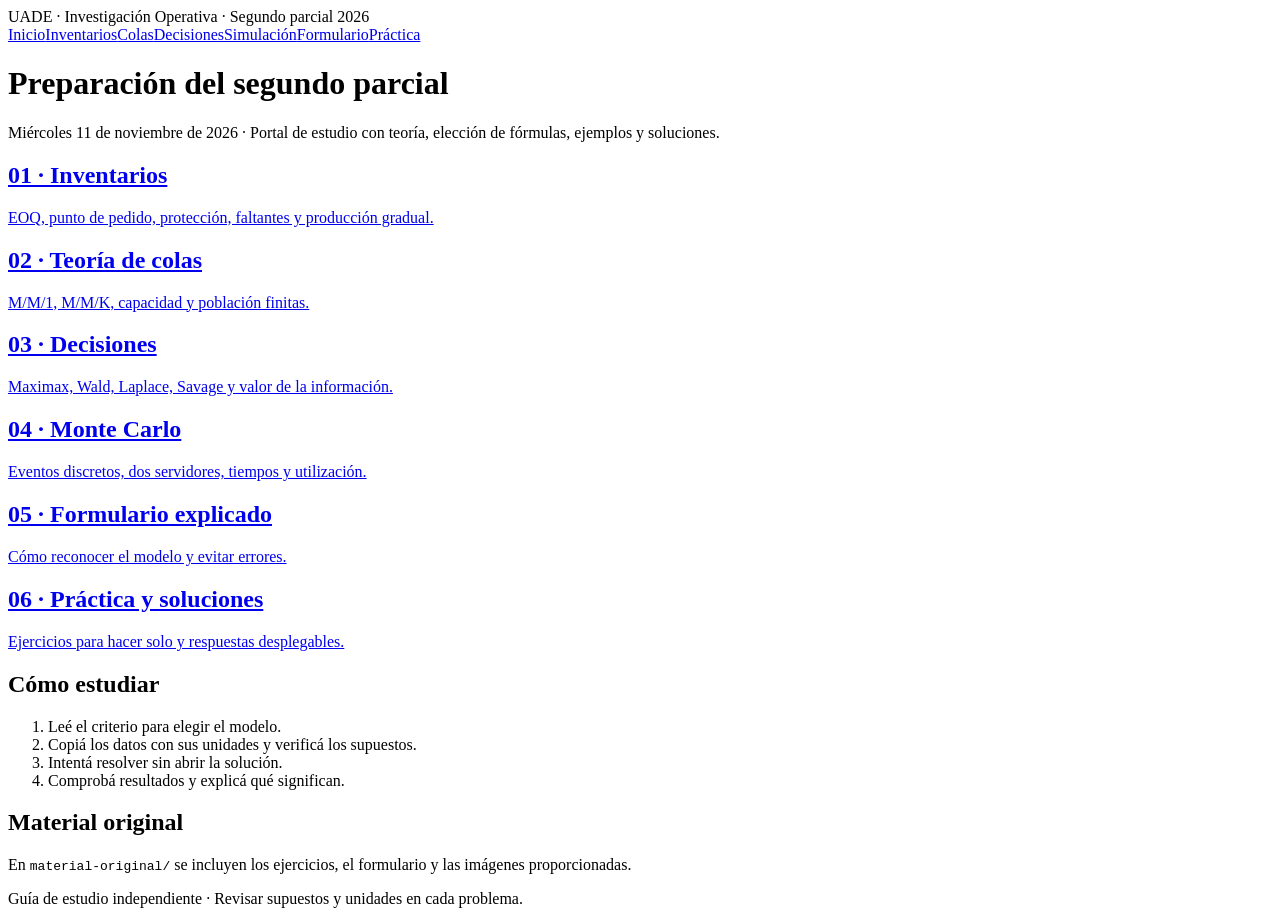
==== index.html @ decbc176 "Add files via upload" ====
<!doctype html><html lang="es"><head><meta charset="utf-8"><meta name="viewport" content="width=device-width,initial-scale=1"><title>Preparación del segundo parcial · Investigación Operativa</title><link rel="stylesheet" href="assets/style.css"></head><body><header><div class="eyebrow">UADE · Investigación Operativa · Segundo parcial 2026</div><nav><a href="index.html">Inicio</a><a href="inventarios.html">Inventarios</a><a href="colas.html">Colas</a><a href="decisiones.html">Decisiones</a><a href="simulacion.html">Simulación</a><a href="formulario.html">Formulario</a><a href="practica.html">Práctica</a></nav></header><main><h1>Preparación del segundo parcial</h1><p class="muted">Miércoles 11 de noviembre de 2026 · Portal de estudio con teoría, elección de fórmulas, ejemplos y soluciones.</p><div class="cards"><a class="card" href="inventarios.html"><h2>01 · Inventarios</h2><p>EOQ, punto de pedido, protección, faltantes y producción gradual.</p></a><a class="card" href="colas.html"><h2>02 · Teoría de colas</h2><p>M/M/1, M/M/K, capacidad y población finitas.</p></a><a class="card" href="decisiones.html"><h2>03 · Decisiones</h2><p>Maximax, Wald, Laplace, Savage y valor de la información.</p></a><a class="card" href="simulacion.html"><h2>04 · Monte Carlo</h2><p>Eventos discretos, dos servidores, tiempos y utilización.</p></a><a class="card" href="formulario.html"><h2>05 · Formulario explicado</h2><p>Cómo reconocer el modelo y evitar errores.</p></a><a class="card" href="practica.html"><h2>06 · Práctica y soluciones</h2><p>Ejercicios para hacer solo y respuestas desplegables.</p></a></div><section><h2>Cómo estudiar</h2><ol><li>Leé el criterio para elegir el modelo.</li><li>Copiá los datos con sus unidades y verificá los supuestos.</li><li>Intentá resolver sin abrir la solución.</li><li>Comprobá resultados y explicá qué significan.</li></ol></section><section><h2>Material original</h2><p>En <code>material-original/</code> se incluyen los ejercicios, el formulario y las imágenes proporcionadas.</p></section></main><footer>Guía de estudio independiente · Revisar supuestos y unidades en cada problema.</footer></body></html>
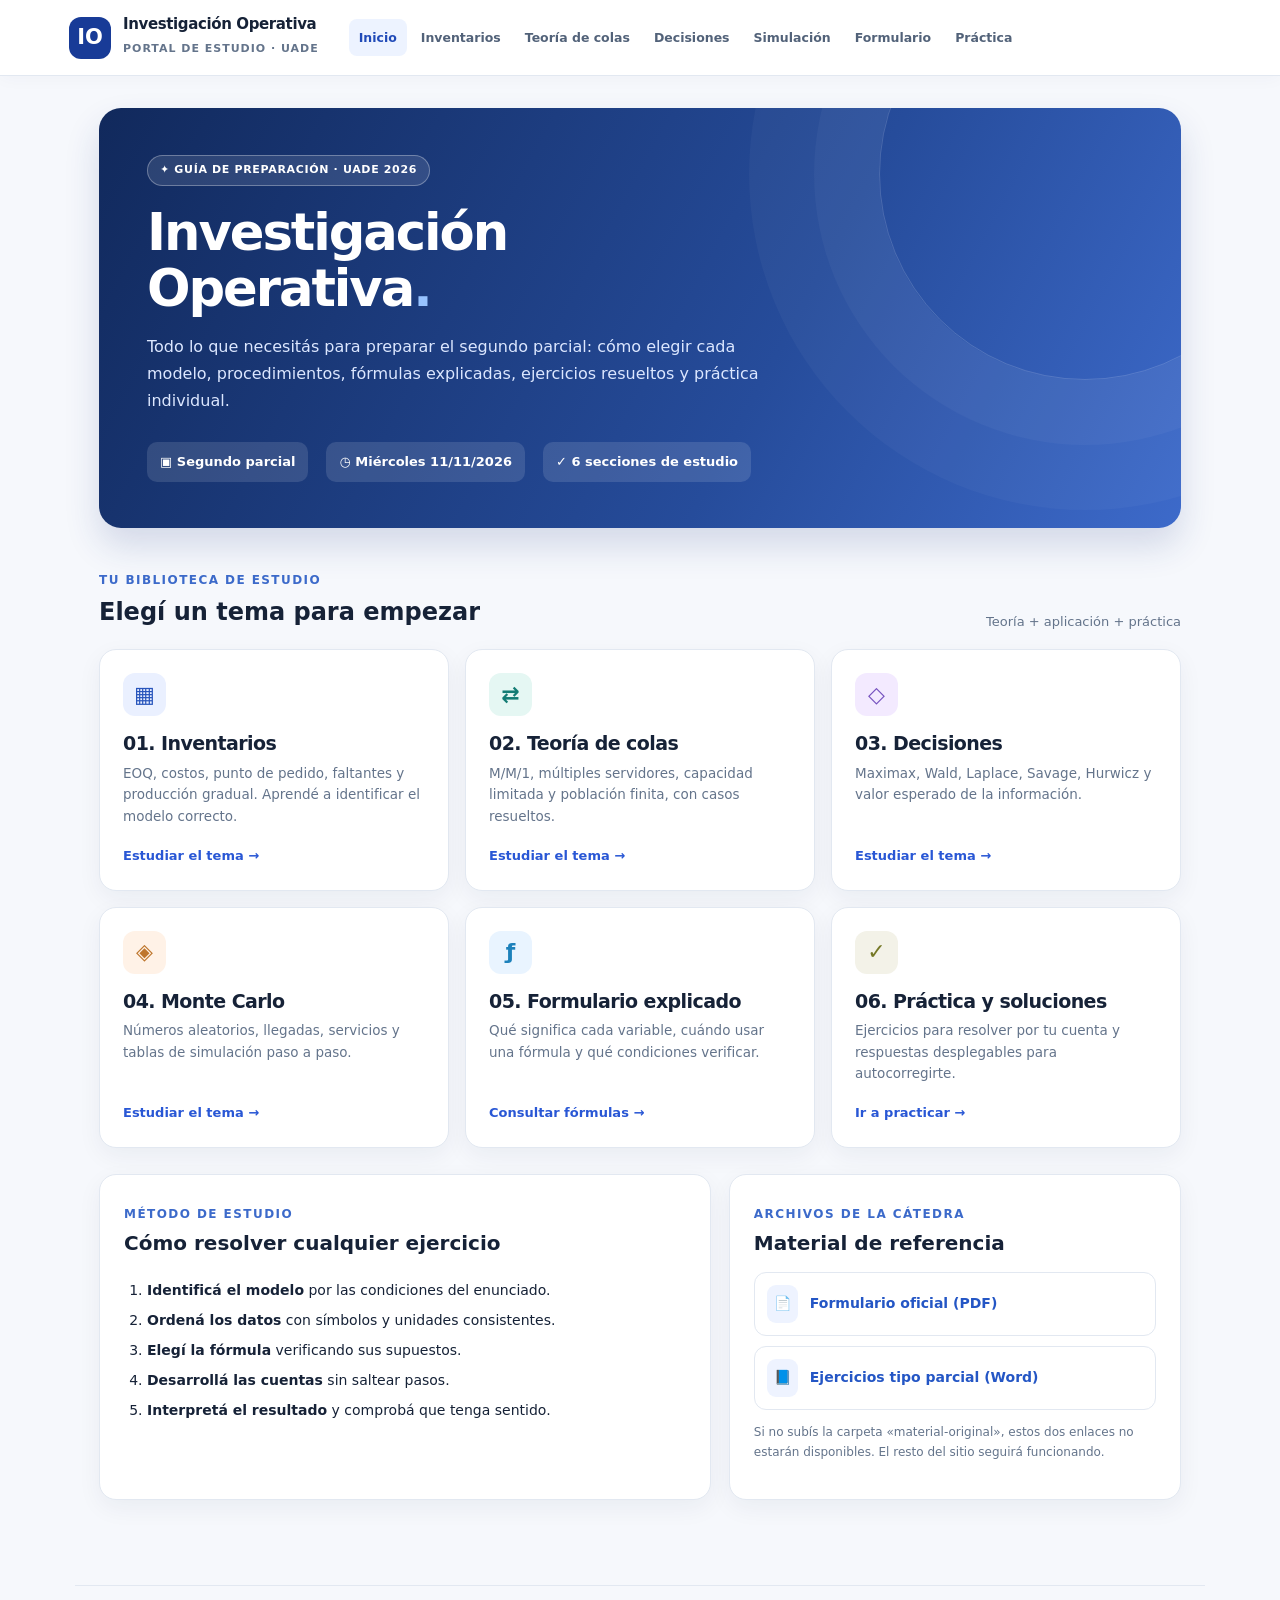
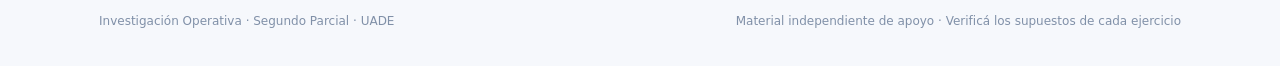
==== commit 44a22c46: "Rediseñar portal de Investigación Operativa" ====
--- a/index.html
+++ b/index.html
@@ -1 +1,16 @@
-<!doctype html><html lang="es"><head><meta charset="utf-8"><meta name="viewport" content="width=device-width,initial-scale=1"><title>Preparación del segundo parcial · Investigación Operativa</title><link rel="stylesheet" href="assets/style.css"></head><body><header><div class="eyebrow">UADE · Investigación Operativa · Segundo parcial 2026</div><nav><a href="index.html">Inicio</a><a href="inventarios.html">Inventarios</a><a href="colas.html">Colas</a><a href="decisiones.html">Decisiones</a><a href="simulacion.html">Simulación</a><a href="formulario.html">Formulario</a><a href="practica.html">Práctica</a></nav></header><main><h1>Preparación del segundo parcial</h1><p class="muted">Miércoles 11 de noviembre de 2026 · Portal de estudio con teoría, elección de fórmulas, ejemplos y soluciones.</p><div class="cards"><a class="card" href="inventarios.html"><h2>01 · Inventarios</h2><p>EOQ, punto de pedido, protección, faltantes y producción gradual.</p></a><a class="card" href="colas.html"><h2>02 · Teoría de colas</h2><p>M/M/1, M/M/K, capacidad y población finitas.</p></a><a class="card" href="decisiones.html"><h2>03 · Decisiones</h2><p>Maximax, Wald, Laplace, Savage y valor de la información.</p></a><a class="card" href="simulacion.html"><h2>04 · Monte Carlo</h2><p>Eventos discretos, dos servidores, tiempos y utilización.</p></a><a class="card" href="formulario.html"><h2>05 · Formulario explicado</h2><p>Cómo reconocer el modelo y evitar errores.</p></a><a class="card" href="practica.html"><h2>06 · Práctica y soluciones</h2><p>Ejercicios para hacer solo y respuestas desplegables.</p></a></div><section><h2>Cómo estudiar</h2><ol><li>Leé el criterio para elegir el modelo.</li><li>Copiá los datos con sus unidades y verificá los supuestos.</li><li>Intentá resolver sin abrir la solución.</li><li>Comprobá resultados y explicá qué significan.</li></ol></section><section><h2>Material original</h2><p>En <code>material-original/</code> se incluyen los ejercicios, el formulario y las imágenes proporcionadas.</p></section></main><footer>Guía de estudio independiente · Revisar supuestos y unidades en cada problema.</footer></body></html>+<!doctype html><html lang="es"><head><meta charset="utf-8"><meta name="viewport" content="width=device-width,initial-scale=1"><meta name="theme-color" content="#163574"><title>Preparación del segundo parcial · Investigación Operativa</title><style>
+:root{color-scheme:light;--bg:#f6f8fc;--white:#fff;--ink:#162237;--muted:#64748b;--blue:#2957d5;--border:#e2e8f1;--soft:#edf3ff;--teal:#0f918b;--shadow:0 8px 25px rgba(24,43,80,.055)}
+*{box-sizing:border-box}html{scroll-behavior:smooth}body{margin:0;background:var(--bg);color:var(--ink);font:16px/1.7 Inter,ui-sans-serif,system-ui,-apple-system,BlinkMacSystemFont,'Segoe UI',sans-serif}a{color:#2456c5;text-underline-offset:3px}a:hover{color:#153999}.site-header{background:rgba(255,255,255,.97);border-bottom:1px solid var(--border);position:sticky;top:0;z-index:10;box-shadow:0 3px 16px rgba(18,43,85,.03)}.header-inner{max-width:1190px;margin:auto;display:flex;align-items:center;gap:30px;padding:15px 24px}.brand{display:flex;align-items:center;gap:12px;text-decoration:none;color:var(--ink);flex-shrink:0}.brand-icon{width:42px;height:42px;display:grid;place-items:center;background:#183b97;color:white;border-radius:12px;font-size:21px;font-weight:800}.brand-name{font-weight:800;letter-spacing:-.025em;line-height:1.2;font-size:15px}.brand-sub{font-size:11px;letter-spacing:.09em;text-transform:uppercase;color:var(--muted);font-weight:650}.top-nav{display:flex;gap:4px;flex-wrap:wrap}.top-nav a{color:#526279;text-decoration:none;font-weight:650;font-size:12.5px;padding:8px 10px;border-radius:8px;white-space:nowrap}.top-nav a:hover,.top-nav a.active{background:var(--soft);color:#204ab8}.container{max-width:1130px;margin:auto;padding:32px 24px 85px}.hero{border-radius:22px;position:relative;overflow:hidden;background:linear-gradient(118deg,#11295c 0%,#264c9b 62%,#3d6aca 100%);color:white;padding:46px 48px;margin-bottom:26px;box-shadow:0 18px 35px rgba(30,59,130,.16)}.hero:after{content:'';position:absolute;right:-110px;top:-140px;width:410px;height:410px;border:1px solid rgba(255,255,255,.16);border-radius:50%;box-shadow:0 0 0 65px rgba(255,255,255,.035),0 0 0 130px rgba(255,255,255,.03);pointer-events:none}.pill{display:inline-flex;align-items:center;gap:7px;border:1px solid rgba(255,255,255,.3);background:rgba(255,255,255,.11);color:white;border-radius:999px;padding:5px 12px;font-weight:700;letter-spacing:.06em;font-size:11px;text-transform:uppercase}.hero h1{font-size:clamp(2rem,4vw,3.35rem);line-height:1.1;letter-spacing:-.04em;margin:18px 0 16px;max-width:710px}.hero p{font-size:16px;line-height:1.7;color:#dce7ff;max-width:650px;margin:0}.hero-meta{display:flex;gap:18px;flex-wrap:wrap;margin-top:28px}.hero-meta span{background:rgba(255,255,255,.12);padding:9px 13px;border-radius:10px;font-size:13px;font-weight:650}.section-top{display:flex;align-items:end;justify-content:space-between;gap:12px;margin:37px 0 16px}.section-top h2{margin:0!important}.section-kicker{font-size:12px;font-weight:800;letter-spacing:.12em;text-transform:uppercase;color:#3c6aca}.section-top p{color:var(--muted);font-size:13px;margin:0}.cards{display:grid;grid-template-columns:repeat(3,minmax(0,1fr));gap:16px}.topic-card{background:var(--white);border:1px solid var(--border);border-radius:17px;padding:23px;text-decoration:none;color:var(--ink);box-shadow:var(--shadow);transition:transform .15s,border-color .15s,box-shadow .15s;min-height:204px;display:flex;flex-direction:column}.topic-card:hover{transform:translateY(-3px);box-shadow:0 14px 28px rgba(28,50,95,.10);border-color:#c1d1ef;color:var(--ink)}.topic-icon{display:grid;place-items:center;width:43px;height:43px;border-radius:12px;font-weight:800;font-size:22px;background:#eaf0ff;color:#2855bc}.topic-card:nth-child(2) .topic-icon{background:#e5f7f3;color:#137c74}.topic-card:nth-child(3) .topic-icon{background:#f3eaff;color:#7552bf}.topic-card:nth-child(4) .topic-icon{background:#fff2e7;color:#be762d}.topic-card:nth-child(5) .topic-icon{background:#e9f4ff;color:#1d81bb}.topic-card:nth-child(6) .topic-icon{background:#f3f2e8;color:#757826}.topic-card h3{font-size:19px;letter-spacing:-.03em;margin:15px 0 6px;line-height:1.35}.topic-card p{font-size:13.5px;color:#64748b;line-height:1.6;margin:0}.topic-card .arrow{margin-top:auto;padding-top:17px;color:#2957d5;font-weight:800;font-size:13px}.info-grid{display:grid;grid-template-columns:1.15fr .85fr;gap:18px;margin-top:26px}.info-panel{background:#fff;border:1px solid var(--border);border-radius:17px;padding:24px;box-shadow:var(--shadow)}.info-panel h2{margin:0 0 12px;font-size:20px}.info-panel ol{padding-left:23px;margin-bottom:0}.info-panel li{padding:3px 0;font-size:14px}.resource{display:flex;gap:12px;align-items:center;border:1px solid var(--border);padding:12px;border-radius:12px;text-decoration:none;margin:10px 0;font-size:14px;font-weight:650}.resource:hover{background:#f7faff}.resource .file-icon{padding:7px;background:#eef3ff;border-radius:9px}.content-heading{margin:0 0 23px}.backlink{text-decoration:none;color:#4264a3;font-size:13px;font-weight:700}.page-heading{background:linear-gradient(115deg,#132d64,#345db4);color:white;border-radius:19px;padding:33px 38px;margin-bottom:23px}.page-heading h1{font-size:clamp(1.9rem,3.7vw,2.7rem);line-height:1.15;letter-spacing:-.04em;margin:7px 0}.page-heading p{color:#dbe8ff;margin:8px 0 0;font-size:14px}.lesson{background:#fff;border:1px solid var(--border);border-radius:16px;padding:26px 30px;margin-bottom:18px;box-shadow:var(--shadow)}.lesson h2{margin:0 0 14px;font-size:23px;letter-spacing:-.025em;color:#18396c}.lesson h3{font-size:17px;letter-spacing:-.01em;margin:22px 0 8px;color:#244d89}.lesson p{margin:10px 0;color:#354560}.lesson ol,.lesson ul{padding-left:23px}.lesson li{margin:7px 0}.formula{background:#edf4ff;border:1px solid #dbe7ff;color:#183d83;border-radius:11px;padding:15px 18px;margin:15px 0;font-family:ui-monospace,SFMono-Regular,Consolas,monospace;font-size:15px;overflow:auto}.lesson table{width:100%;border-collapse:collapse;margin:15px 0;font-size:14px;display:block;overflow-x:auto}.lesson th{background:#edf3ff;color:#254a83;text-align:left;font-weight:750}.lesson th,.lesson td{padding:11px 14px;border:1px solid #e3eaf4}.lesson td{color:#354560}.warn{background:#fff8e9;border-left:4px solid #e2a53a;padding:14px 17px;border-radius:0 9px 9px 0;color:#76521d!important}.lesson details{border:1px solid #dce5f2;border-radius:12px;margin:14px 0;padding:13px 16px;background:#fcfdff}.lesson summary{cursor:pointer;color:#2752a3;font-weight:750}.lesson code{background:#edf3ff;color:#284a7f;padding:2px 6px;border-radius:5px}button{background:#2858bf;border:none;color:#fff;font-weight:750;border-radius:9px;padding:10px 17px;cursor:pointer}input{border:1px solid #bac7da;border-radius:9px;padding:10px 12px;max-width:100%}.footer{max-width:1130px;margin:auto;border-top:1px solid var(--border);padding:25px 24px 35px;color:#8090a8;font-size:12px;display:flex;justify-content:space-between;flex-wrap:wrap;gap:10px}.eyebrow{letter-spacing:.11em;text-transform:uppercase;font-size:12px;font-weight:800;color:#4672c9}.no-css-note{display:none}@media(max-width:970px){.header-inner{align-items:flex-start;flex-direction:column;gap:10px}.top-nav{gap:0}.cards{grid-template-columns:repeat(2,minmax(0,1fr))}.hero{padding:37px}}@media(max-width:640px){.container{padding:22px 15px 65px}.hero{padding:31px 23px;border-radius:17px}.hero h1{font-size:2rem}.cards,.info-grid{grid-template-columns:1fr}.topic-card{min-height:170px}.page-heading{padding:27px 24px}.lesson{padding:21px 19px}.header-inner{padding:12px 15px}.top-nav a{font-size:12px;padding:7px 8px}.footer{padding:20px 15px}}
+</style></head><body><header class="site-header"><div class="header-inner"><a href="index.html" class="brand"><span class="brand-icon">IO</span><span><span class="brand-name" style="display:block">Investigación Operativa</span><span class="brand-sub">Portal de estudio · UADE</span></span></a><nav class="top-nav"><a href="index.html" class="active">Inicio</a><a href="inventarios.html" class="">Inventarios</a><a href="colas.html" class="">Teoría de colas</a><a href="decisiones.html" class="">Decisiones</a><a href="simulacion.html" class="">Simulación</a><a href="formulario.html" class="">Formulario</a><a href="practica.html" class="">Práctica</a></nav></div></header><main class="container">
+<div class="hero"><span class="pill">✦ Guía de preparación · UADE 2026</span><h1>Investigación<br>Operativa<span style="color:#97c3ff">.</span></h1><p>Todo lo que necesitás para preparar el segundo parcial: cómo elegir cada modelo, procedimientos, fórmulas explicadas, ejercicios resueltos y práctica individual.</p><div class="hero-meta"><span>▣ Segundo parcial</span><span>◷ Miércoles 11/11/2026</span><span>✓ 6 secciones de estudio</span></div></div>
+<div class="section-top"><div><span class="section-kicker">Tu biblioteca de estudio</span><h2>Elegí un tema para empezar</h2></div><p>Teoría + aplicación + práctica</p></div>
+<div class="cards">
+<a class="topic-card" href="inventarios.html"><div class="topic-icon">▦</div><h3>01. Inventarios</h3><p>EOQ, costos, punto de pedido, faltantes y producción gradual. Aprendé a identificar el modelo correcto.</p><span class="arrow">Estudiar el tema →</span></a>
+<a class="topic-card" href="colas.html"><div class="topic-icon">⇄</div><h3>02. Teoría de colas</h3><p>M/M/1, múltiples servidores, capacidad limitada y población finita, con casos resueltos.</p><span class="arrow">Estudiar el tema →</span></a>
+<a class="topic-card" href="decisiones.html"><div class="topic-icon">◇</div><h3>03. Decisiones</h3><p>Maximax, Wald, Laplace, Savage, Hurwicz y valor esperado de la información.</p><span class="arrow">Estudiar el tema →</span></a>
+<a class="topic-card" href="simulacion.html"><div class="topic-icon">◈</div><h3>04. Monte Carlo</h3><p>Números aleatorios, llegadas, servicios y tablas de simulación paso a paso.</p><span class="arrow">Estudiar el tema →</span></a>
+<a class="topic-card" href="formulario.html"><div class="topic-icon">ƒ</div><h3>05. Formulario explicado</h3><p>Qué significa cada variable, cuándo usar una fórmula y qué condiciones verificar.</p><span class="arrow">Consultar fórmulas →</span></a>
+<a class="topic-card" href="practica.html"><div class="topic-icon">✓</div><h3>06. Práctica y soluciones</h3><p>Ejercicios para resolver por tu cuenta y respuestas desplegables para autocorregirte.</p><span class="arrow">Ir a practicar →</span></a>
+</div>
+<div class="info-grid"><div class="info-panel"><span class="section-kicker">Método de estudio</span><h2>Cómo resolver cualquier ejercicio</h2><ol><li><strong>Identificá el modelo</strong> por las condiciones del enunciado.</li><li><strong>Ordená los datos</strong> con símbolos y unidades consistentes.</li><li><strong>Elegí la fórmula</strong> verificando sus supuestos.</li><li><strong>Desarrollá las cuentas</strong> sin saltear pasos.</li><li><strong>Interpretá el resultado</strong> y comprobá que tenga sentido.</li></ol></div><div class="info-panel"><span class="section-kicker">Archivos de la cátedra</span><h2>Material de referencia</h2><a class="resource" href="material-original/Formulas_para_examen.pdf"><span class="file-icon">📄</span>Formulario oficial (PDF)</a><a class="resource" href="material-original/Ejercicios%20tipo%20parcial-%20Investigacio%CC%81n%20operativa.docx"><span class="file-icon">📘</span>Ejercicios tipo parcial (Word)</a><p style="font-size:12px;color:#64748b">Si no subís la carpeta «material-original», estos dos enlaces no estarán disponibles. El resto del sitio seguirá funcionando.</p></div></div>
+</main><footer class="footer"><span>Investigación Operativa · Segundo Parcial · UADE</span><span>Material independiente de apoyo · Verificá los supuestos de cada ejercicio</span></footer></body></html>
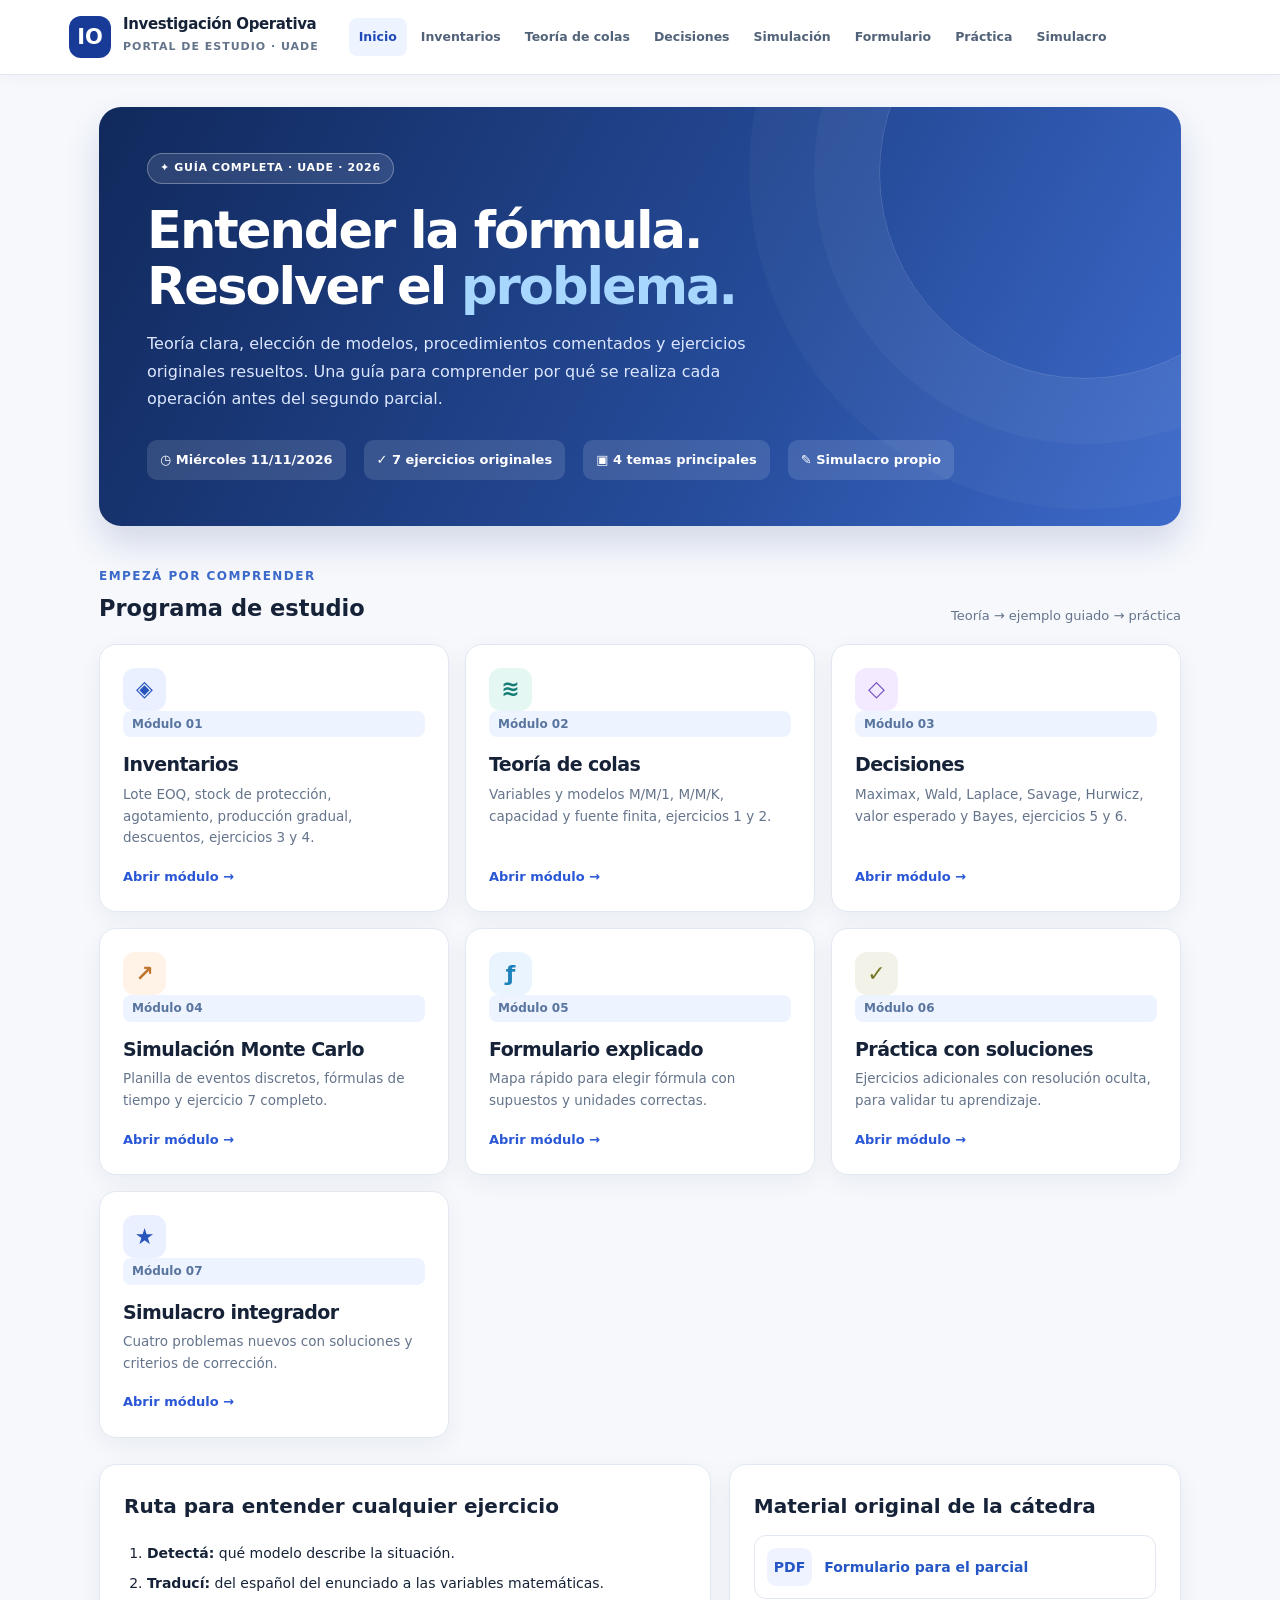
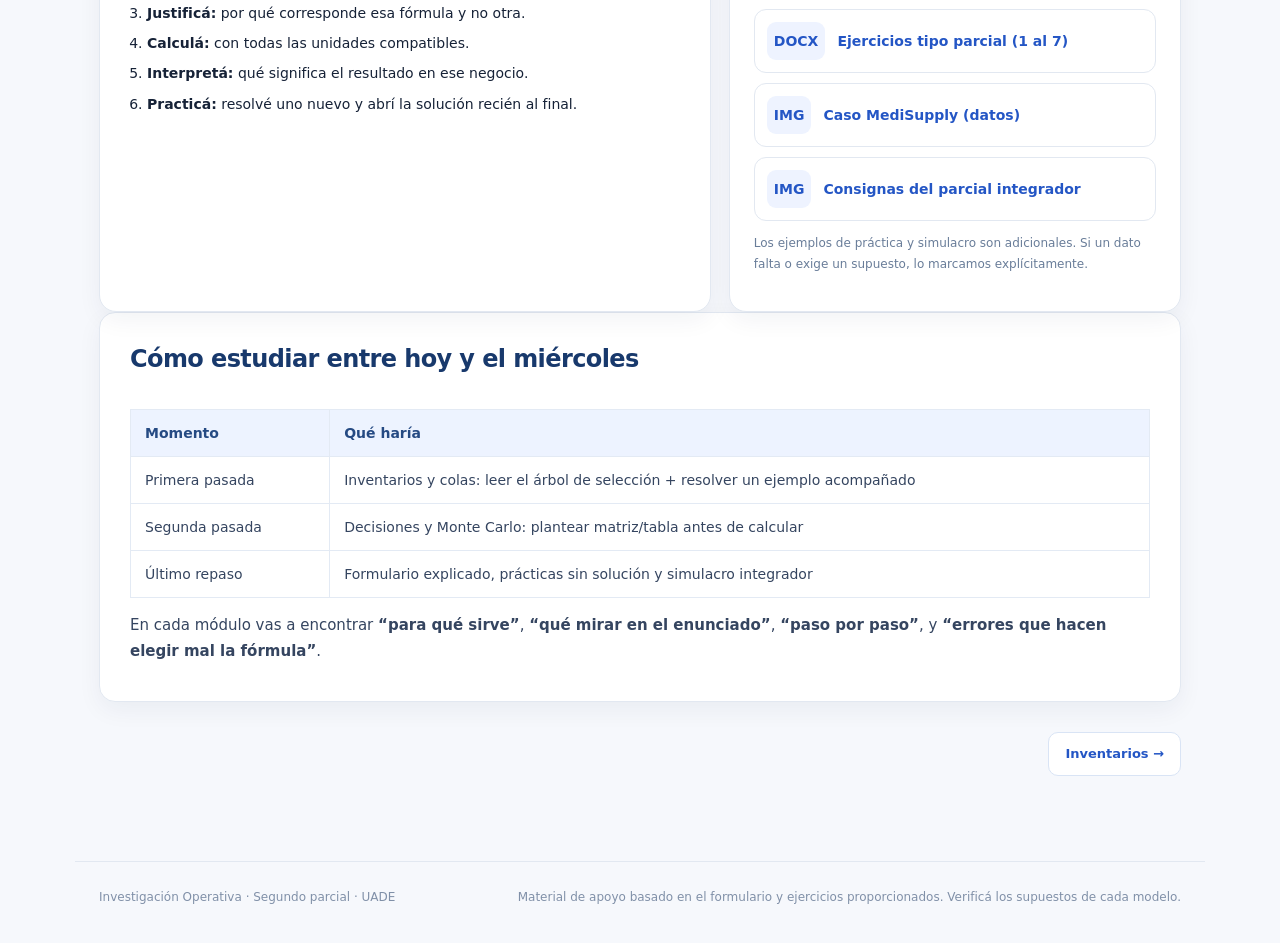
==== commit 48323399: "Agregar teoria y ejercicios resueltos" ====
--- a/index.html
+++ b/index.html
@@ -1,16 +1,12 @@
-<!doctype html><html lang="es"><head><meta charset="utf-8"><meta name="viewport" content="width=device-width,initial-scale=1"><meta name="theme-color" content="#163574"><title>Preparación del segundo parcial · Investigación Operativa</title><style>
+<!doctype html><html lang="es"><head><meta charset="utf-8"><meta name="viewport" content="width=device-width,initial-scale=1"><meta name="theme-color" content="#163574"><meta name="description" content="Portal de estudio para comprender los conceptos y resolver los modelos del material oficial."><title>Preparación del segundo parcial · Investigación Operativa</title><style>
 :root{color-scheme:light;--bg:#f6f8fc;--white:#fff;--ink:#162237;--muted:#64748b;--blue:#2957d5;--border:#e2e8f1;--soft:#edf3ff;--teal:#0f918b;--shadow:0 8px 25px rgba(24,43,80,.055)}
 *{box-sizing:border-box}html{scroll-behavior:smooth}body{margin:0;background:var(--bg);color:var(--ink);font:16px/1.7 Inter,ui-sans-serif,system-ui,-apple-system,BlinkMacSystemFont,'Segoe UI',sans-serif}a{color:#2456c5;text-underline-offset:3px}a:hover{color:#153999}.site-header{background:rgba(255,255,255,.97);border-bottom:1px solid var(--border);position:sticky;top:0;z-index:10;box-shadow:0 3px 16px rgba(18,43,85,.03)}.header-inner{max-width:1190px;margin:auto;display:flex;align-items:center;gap:30px;padding:15px 24px}.brand{display:flex;align-items:center;gap:12px;text-decoration:none;color:var(--ink);flex-shrink:0}.brand-icon{width:42px;height:42px;display:grid;place-items:center;background:#183b97;color:white;border-radius:12px;font-size:21px;font-weight:800}.brand-name{font-weight:800;letter-spacing:-.025em;line-height:1.2;font-size:15px}.brand-sub{font-size:11px;letter-spacing:.09em;text-transform:uppercase;color:var(--muted);font-weight:650}.top-nav{display:flex;gap:4px;flex-wrap:wrap}.top-nav a{color:#526279;text-decoration:none;font-weight:650;font-size:12.5px;padding:8px 10px;border-radius:8px;white-space:nowrap}.top-nav a:hover,.top-nav a.active{background:var(--soft);color:#204ab8}.container{max-width:1130px;margin:auto;padding:32px 24px 85px}.hero{border-radius:22px;position:relative;overflow:hidden;background:linear-gradient(118deg,#11295c 0%,#264c9b 62%,#3d6aca 100%);color:white;padding:46px 48px;margin-bottom:26px;box-shadow:0 18px 35px rgba(30,59,130,.16)}.hero:after{content:'';position:absolute;right:-110px;top:-140px;width:410px;height:410px;border:1px solid rgba(255,255,255,.16);border-radius:50%;box-shadow:0 0 0 65px rgba(255,255,255,.035),0 0 0 130px rgba(255,255,255,.03);pointer-events:none}.pill{display:inline-flex;align-items:center;gap:7px;border:1px solid rgba(255,255,255,.3);background:rgba(255,255,255,.11);color:white;border-radius:999px;padding:5px 12px;font-weight:700;letter-spacing:.06em;font-size:11px;text-transform:uppercase}.hero h1{font-size:clamp(2rem,4vw,3.35rem);line-height:1.1;letter-spacing:-.04em;margin:18px 0 16px;max-width:710px}.hero p{font-size:16px;line-height:1.7;color:#dce7ff;max-width:650px;margin:0}.hero-meta{display:flex;gap:18px;flex-wrap:wrap;margin-top:28px}.hero-meta span{background:rgba(255,255,255,.12);padding:9px 13px;border-radius:10px;font-size:13px;font-weight:650}.section-top{display:flex;align-items:end;justify-content:space-between;gap:12px;margin:37px 0 16px}.section-top h2{margin:0!important}.section-kicker{font-size:12px;font-weight:800;letter-spacing:.12em;text-transform:uppercase;color:#3c6aca}.section-top p{color:var(--muted);font-size:13px;margin:0}.cards{display:grid;grid-template-columns:repeat(3,minmax(0,1fr));gap:16px}.topic-card{background:var(--white);border:1px solid var(--border);border-radius:17px;padding:23px;text-decoration:none;color:var(--ink);box-shadow:var(--shadow);transition:transform .15s,border-color .15s,box-shadow .15s;min-height:204px;display:flex;flex-direction:column}.topic-card:hover{transform:translateY(-3px);box-shadow:0 14px 28px rgba(28,50,95,.10);border-color:#c1d1ef;color:var(--ink)}.topic-icon{display:grid;place-items:center;width:43px;height:43px;border-radius:12px;font-weight:800;font-size:22px;background:#eaf0ff;color:#2855bc}.topic-card:nth-child(2) .topic-icon{background:#e5f7f3;color:#137c74}.topic-card:nth-child(3) .topic-icon{background:#f3eaff;color:#7552bf}.topic-card:nth-child(4) .topic-icon{background:#fff2e7;color:#be762d}.topic-card:nth-child(5) .topic-icon{background:#e9f4ff;color:#1d81bb}.topic-card:nth-child(6) .topic-icon{background:#f3f2e8;color:#757826}.topic-card h3{font-size:19px;letter-spacing:-.03em;margin:15px 0 6px;line-height:1.35}.topic-card p{font-size:13.5px;color:#64748b;line-height:1.6;margin:0}.topic-card .arrow{margin-top:auto;padding-top:17px;color:#2957d5;font-weight:800;font-size:13px}.info-grid{display:grid;grid-template-columns:1.15fr .85fr;gap:18px;margin-top:26px}.info-panel{background:#fff;border:1px solid var(--border);border-radius:17px;padding:24px;box-shadow:var(--shadow)}.info-panel h2{margin:0 0 12px;font-size:20px}.info-panel ol{padding-left:23px;margin-bottom:0}.info-panel li{padding:3px 0;font-size:14px}.resource{display:flex;gap:12px;align-items:center;border:1px solid var(--border);padding:12px;border-radius:12px;text-decoration:none;margin:10px 0;font-size:14px;font-weight:650}.resource:hover{background:#f7faff}.resource .file-icon{padding:7px;background:#eef3ff;border-radius:9px}.content-heading{margin:0 0 23px}.backlink{text-decoration:none;color:#4264a3;font-size:13px;font-weight:700}.page-heading{background:linear-gradient(115deg,#132d64,#345db4);color:white;border-radius:19px;padding:33px 38px;margin-bottom:23px}.page-heading h1{font-size:clamp(1.9rem,3.7vw,2.7rem);line-height:1.15;letter-spacing:-.04em;margin:7px 0}.page-heading p{color:#dbe8ff;margin:8px 0 0;font-size:14px}.lesson{background:#fff;border:1px solid var(--border);border-radius:16px;padding:26px 30px;margin-bottom:18px;box-shadow:var(--shadow)}.lesson h2{margin:0 0 14px;font-size:23px;letter-spacing:-.025em;color:#18396c}.lesson h3{font-size:17px;letter-spacing:-.01em;margin:22px 0 8px;color:#244d89}.lesson p{margin:10px 0;color:#354560}.lesson ol,.lesson ul{padding-left:23px}.lesson li{margin:7px 0}.formula{background:#edf4ff;border:1px solid #dbe7ff;color:#183d83;border-radius:11px;padding:15px 18px;margin:15px 0;font-family:ui-monospace,SFMono-Regular,Consolas,monospace;font-size:15px;overflow:auto}.lesson table{width:100%;border-collapse:collapse;margin:15px 0;font-size:14px;display:block;overflow-x:auto}.lesson th{background:#edf3ff;color:#254a83;text-align:left;font-weight:750}.lesson th,.lesson td{padding:11px 14px;border:1px solid #e3eaf4}.lesson td{color:#354560}.warn{background:#fff8e9;border-left:4px solid #e2a53a;padding:14px 17px;border-radius:0 9px 9px 0;color:#76521d!important}.lesson details{border:1px solid #dce5f2;border-radius:12px;margin:14px 0;padding:13px 16px;background:#fcfdff}.lesson summary{cursor:pointer;color:#2752a3;font-weight:750}.lesson code{background:#edf3ff;color:#284a7f;padding:2px 6px;border-radius:5px}button{background:#2858bf;border:none;color:#fff;font-weight:750;border-radius:9px;padding:10px 17px;cursor:pointer}input{border:1px solid #bac7da;border-radius:9px;padding:10px 12px;max-width:100%}.footer{max-width:1130px;margin:auto;border-top:1px solid var(--border);padding:25px 24px 35px;color:#8090a8;font-size:12px;display:flex;justify-content:space-between;flex-wrap:wrap;gap:10px}.eyebrow{letter-spacing:.11em;text-transform:uppercase;font-size:12px;font-weight:800;color:#4672c9}.no-css-note{display:none}@media(max-width:970px){.header-inner{align-items:flex-start;flex-direction:column;gap:10px}.top-nav{gap:0}.cards{grid-template-columns:repeat(2,minmax(0,1fr))}.hero{padding:37px}}@media(max-width:640px){.container{padding:22px 15px 65px}.hero{padding:31px 23px;border-radius:17px}.hero h1{font-size:2rem}.cards,.info-grid{grid-template-columns:1fr}.topic-card{min-height:170px}.page-heading{padding:27px 24px}.lesson{padding:21px 19px}.header-inner{padding:12px 15px}.top-nav a{font-size:12px;padding:7px 8px}.footer{padding:20px 15px}}
-</style></head><body><header class="site-header"><div class="header-inner"><a href="index.html" class="brand"><span class="brand-icon">IO</span><span><span class="brand-name" style="display:block">Investigación Operativa</span><span class="brand-sub">Portal de estudio · UADE</span></span></a><nav class="top-nav"><a href="index.html" class="active">Inicio</a><a href="inventarios.html" class="">Inventarios</a><a href="colas.html" class="">Teoría de colas</a><a href="decisiones.html" class="">Decisiones</a><a href="simulacion.html" class="">Simulación</a><a href="formulario.html" class="">Formulario</a><a href="practica.html" class="">Práctica</a></nav></div></header><main class="container">
-<div class="hero"><span class="pill">✦ Guía de preparación · UADE 2026</span><h1>Investigación<br>Operativa<span style="color:#97c3ff">.</span></h1><p>Todo lo que necesitás para preparar el segundo parcial: cómo elegir cada modelo, procedimientos, fórmulas explicadas, ejercicios resueltos y práctica individual.</p><div class="hero-meta"><span>▣ Segundo parcial</span><span>◷ Miércoles 11/11/2026</span><span>✓ 6 secciones de estudio</span></div></div>
-<div class="section-top"><div><span class="section-kicker">Tu biblioteca de estudio</span><h2>Elegí un tema para empezar</h2></div><p>Teoría + aplicación + práctica</p></div>
-<div class="cards">
-<a class="topic-card" href="inventarios.html"><div class="topic-icon">▦</div><h3>01. Inventarios</h3><p>EOQ, costos, punto de pedido, faltantes y producción gradual. Aprendé a identificar el modelo correcto.</p><span class="arrow">Estudiar el tema →</span></a>
-<a class="topic-card" href="colas.html"><div class="topic-icon">⇄</div><h3>02. Teoría de colas</h3><p>M/M/1, múltiples servidores, capacidad limitada y población finita, con casos resueltos.</p><span class="arrow">Estudiar el tema →</span></a>
-<a class="topic-card" href="decisiones.html"><div class="topic-icon">◇</div><h3>03. Decisiones</h3><p>Maximax, Wald, Laplace, Savage, Hurwicz y valor esperado de la información.</p><span class="arrow">Estudiar el tema →</span></a>
-<a class="topic-card" href="simulacion.html"><div class="topic-icon">◈</div><h3>04. Monte Carlo</h3><p>Números aleatorios, llegadas, servicios y tablas de simulación paso a paso.</p><span class="arrow">Estudiar el tema →</span></a>
-<a class="topic-card" href="formulario.html"><div class="topic-icon">ƒ</div><h3>05. Formulario explicado</h3><p>Qué significa cada variable, cuándo usar una fórmula y qué condiciones verificar.</p><span class="arrow">Consultar fórmulas →</span></a>
-<a class="topic-card" href="practica.html"><div class="topic-icon">✓</div><h3>06. Práctica y soluciones</h3><p>Ejercicios para resolver por tu cuenta y respuestas desplegables para autocorregirte.</p><span class="arrow">Ir a practicar →</span></a>
-</div>
-<div class="info-grid"><div class="info-panel"><span class="section-kicker">Método de estudio</span><h2>Cómo resolver cualquier ejercicio</h2><ol><li><strong>Identificá el modelo</strong> por las condiciones del enunciado.</li><li><strong>Ordená los datos</strong> con símbolos y unidades consistentes.</li><li><strong>Elegí la fórmula</strong> verificando sus supuestos.</li><li><strong>Desarrollá las cuentas</strong> sin saltear pasos.</li><li><strong>Interpretá el resultado</strong> y comprobá que tenga sentido.</li></ol></div><div class="info-panel"><span class="section-kicker">Archivos de la cátedra</span><h2>Material de referencia</h2><a class="resource" href="material-original/Formulas_para_examen.pdf"><span class="file-icon">📄</span>Formulario oficial (PDF)</a><a class="resource" href="material-original/Ejercicios%20tipo%20parcial-%20Investigacio%CC%81n%20operativa.docx"><span class="file-icon">📘</span>Ejercicios tipo parcial (Word)</a><p style="font-size:12px;color:#64748b">Si no subís la carpeta «material-original», estos dos enlaces no estarán disponibles. El resto del sitio seguirá funcionando.</p></div></div>
-</main><footer class="footer"><span>Investigación Operativa · Segundo Parcial · UADE</span><span>Material independiente de apoyo · Verificá los supuestos de cada ejercicio</span></footer></body></html>+
+body{font-size:15px;line-height:1.72}.lesson{margin-bottom:20px}.lesson>p:first-of-type{margin-top:0}.lesson h2{font-size:24px}.lesson h3{margin-top:25px}.lesson h4{margin:20px 0 6px;color:#2c5288;font-size:15px}
+.learn-map{display:flex;flex-wrap:wrap;gap:8px;margin:0 0 22px}.learn-map a{padding:7px 11px;background:white;border:1px solid var(--border);border-radius:999px;font-weight:650;font-size:12px;text-decoration:none}.learn-map a:hover{background:#edf3ff}
+.section-label{font-weight:800;letter-spacing:.09em;text-transform:uppercase;color:#5177b5;font-size:12px;margin:0 0 7px}.step-list{list-style:none!important;padding:0!important;margin:14px 0}.step-list li{border-left:3px solid #90b5f7;padding:11px 13px;margin:0 0 9px;background:#f6f9ff;border-radius:0 9px 9px 0}.step-list b{color:#224c9a}.callout{margin:16px 0;padding:15px 17px;background:#ecf8f5;border-left:4px solid #0c9482;border-radius:0 11px 11px 0;color:#23544e}.callout.warning{background:#fff7e7;border-color:#e4a63b;color:#695019}.callout strong{color:inherit}
+.formula{white-space:normal;line-height:1.8;font-size:15px}.formula .meaning{display:block;font:13px/1.6 Inter,ui-sans-serif,system-ui,sans-serif;color:#42618a;margin-top:6px}.small{font-size:13px;color:#68778e}.example-tag{display:inline-block;color:#2861bd;background:#eaf2ff;border-radius:7px;padding:3px 8px;font-weight:800;font-size:11px;letter-spacing:.08em;text-transform:uppercase}.timeline{display:flex;flex-wrap:wrap;gap:9px;margin:12px 0}.timeline>*{flex:1;min-width:120px;background:#f2f6fd;padding:12px;border:1px solid #e0e9f7;border-radius:10px;font-size:13px}.timeline b{display:block;font-size:18px;color:#1c468f}
+.lesson details{transition:background .2s}.lesson details[open]{background:#f6f9ff}.lesson details summary{font-size:14px}.solution-content{padding:13px 2px 2px}.solution-content p{font-size:14px}.index-count{display:inline-block;font-size:12px;color:#58749f;background:#edf4ff;padding:3px 9px;border-radius:8px;font-weight:700}.nextlinks{display:flex;justify-content:space-between;gap:12px;flex-wrap:wrap;margin-top:30px}.nextlinks a{background:white;border:1px solid #d9e4f5;padding:10px 16px;border-radius:10px;text-decoration:none;font-size:13px;font-weight:750}.table-wrap{overflow-x:auto;max-width:100%}.lesson table{display:table;width:100%;table-layout:auto}.lesson td,.lesson th{white-space:normal;min-width:70px}.mini{font-size:13px}.formula-list li{margin:12px 0}.score{border:1px solid #dbe6f8;border-radius:10px;padding:14px;background:#f7faff}.footnote{font-size:12px!important;color:#697d99!important}.link-list{display:grid;grid-template-columns:repeat(2,minmax(0,1fr));gap:10px}.link-list a{padding:12px;border:1px solid var(--border);border-radius:10px;text-decoration:none;font-weight:650}.link-list a:hover{background:#f2f6ff}.lesson pre{white-space:pre-wrap;word-break:break-word;background:#132e59;color:#eff6ff;padding:15px 17px;border-radius:12px;overflow-x:auto;font-size:13px;line-height:1.7}.practice-grid{display:grid;grid-template-columns:1fr 1fr;gap:12px}.practice-grid>div{border:1px solid #dfe7f1;border-radius:12px;padding:15px;background:#fbfcff}.muted{color:#60718a}.tag{font-size:12px;display:inline-block;background:#f1f5fb;border-radius:6px;padding:3px 7px;margin:2px;color:#455b7c}
+@media(max-width:680px){.practice-grid,.link-list{grid-template-columns:1fr}.lesson table{display:block}.timeline>*{min-width:150px}}
+@media print{.site-header,.footer,.nextlinks,.learn-map{display:none}.container{max-width:none;padding:0}.page-heading{background:#18396c!important;-webkit-print-color-adjust:exact;print-color-adjust:exact}.lesson{break-inside:auto;box-shadow:none}.lesson details:not([open]) .solution-content{display:block}}
+</style></head><body><header class="site-header"><div class="header-inner"><a href="index.html" class="brand"><span class="brand-icon">IO</span><span><span class="brand-name" style="display:block">Investigación Operativa</span><span class="brand-sub">Portal de estudio · UADE</span></span></a><nav class="top-nav"><a href="index.html" class="active">Inicio</a><a href="inventarios.html" class="">Inventarios</a><a href="colas.html" class="">Teoría de colas</a><a href="decisiones.html" class="">Decisiones</a><a href="simulacion.html" class="">Simulación</a><a href="formulario.html" class="">Formulario</a><a href="practica.html" class="">Práctica</a><a href="simulacro.html" class="">Simulacro</a></nav></div></header><main class="container"><div class="hero"><span class="pill">✦ Guía completa · UADE · 2026</span><h1>Entender la fórmula.<br>Resolver el <span style="color:#a7d7ff">problema.</span></h1><p>Teoría clara, elección de modelos, procedimientos comentados y ejercicios originales resueltos. Una guía para comprender por qué se realiza cada operación antes del segundo parcial.</p><div class="hero-meta"><span>◷ Miércoles 11/11/2026</span><span>✓ 7 ejercicios originales</span><span>▣ 4 temas principales</span><span>✎ Simulacro propio</span></div></div><div class="section-top"><div><span class="section-kicker">Empezá por comprender</span><h2>Programa de estudio</h2></div><p>Teoría → ejemplo guiado → práctica</p></div><div class="cards"><a class="topic-card" href="inventarios.html"><span class="topic-icon">◈</span><span class="index-count">Módulo 01</span><h3>Inventarios</h3><p>Lote EOQ, stock de protección, agotamiento, producción gradual, descuentos, ejercicios 3 y 4.</p><span class="arrow">Abrir módulo →</span></a><a class="topic-card" href="colas.html"><span class="topic-icon">≋</span><span class="index-count">Módulo 02</span><h3>Teoría de colas</h3><p>Variables y modelos M/M/1, M/M/K, capacidad y fuente finita, ejercicios 1 y 2.</p><span class="arrow">Abrir módulo →</span></a><a class="topic-card" href="decisiones.html"><span class="topic-icon">◇</span><span class="index-count">Módulo 03</span><h3>Decisiones</h3><p>Maximax, Wald, Laplace, Savage, Hurwicz, valor esperado y Bayes, ejercicios 5 y 6.</p><span class="arrow">Abrir módulo →</span></a><a class="topic-card" href="simulacion.html"><span class="topic-icon">↗</span><span class="index-count">Módulo 04</span><h3>Simulación Monte Carlo</h3><p>Planilla de eventos discretos, fórmulas de tiempo y ejercicio 7 completo.</p><span class="arrow">Abrir módulo →</span></a><a class="topic-card" href="formulario.html"><span class="topic-icon">ƒ</span><span class="index-count">Módulo 05</span><h3>Formulario explicado</h3><p>Mapa rápido para elegir fórmula con supuestos y unidades correctas.</p><span class="arrow">Abrir módulo →</span></a><a class="topic-card" href="practica.html"><span class="topic-icon">✓</span><span class="index-count">Módulo 06</span><h3>Práctica con soluciones</h3><p>Ejercicios adicionales con resolución oculta, para validar tu aprendizaje.</p><span class="arrow">Abrir módulo →</span></a><a class="topic-card" href="simulacro.html"><span class="topic-icon">★</span><span class="index-count">Módulo 07</span><h3>Simulacro integrador</h3><p>Cuatro problemas nuevos con soluciones y criterios de corrección.</p><span class="arrow">Abrir módulo →</span></a></div><div class="info-grid"><div class="info-panel"><h2>Ruta para entender cualquier ejercicio</h2><ol><li><b>Detectá:</b> qué modelo describe la situación.</li><li><b>Traducí:</b> del español del enunciado a las variables matemáticas.</li><li><b>Justificá:</b> por qué corresponde esa fórmula y no otra.</li><li><b>Calculá:</b> con todas las unidades compatibles.</li><li><b>Interpretá:</b> qué significa el resultado en ese negocio.</li><li><b>Practicá:</b> resolvé uno nuevo y abrí la solución recién al final.</li></ol></div><div class="info-panel"><h2>Material original de la cátedra</h2><a class="resource" href="material-original/Formulas_para_examen.pdf"><span class="file-icon">PDF</span><span>Formulario para el parcial</span></a><a class="resource" href="material-original/Ejercicios tipo parcial- Investigacio%CC%81n operativa.docx"><span class="file-icon">DOCX</span><span>Ejercicios tipo parcial (1 al 7)</span></a><a class="resource" href="material-original/WhatsApp Image 2026-11-09 at 12.03.19 (1).jpeg"><span class="file-icon">IMG</span><span>Caso MediSupply (datos)</span></a><a class="resource" href="material-original/WhatsApp Image 2026-11-09 at 12.03.19.jpeg"><span class="file-icon">IMG</span><span>Consignas del parcial integrador</span></a><p class="footnote">Los ejemplos de práctica y simulacro son adicionales. Si un dato falta o exige un supuesto, lo marcamos explícitamente.</p></div></div><section class="lesson" id="uso"><h2>Cómo estudiar entre hoy y el miércoles</h2><div class="table-wrap"><table><thead><tr><th>Momento</th><th>Qué haría</th></tr></thead><tbody><tr><td>Primera pasada</td><td>Inventarios y colas: leer el árbol de selección + resolver un ejemplo acompañado</td></tr><tr><td>Segunda pasada</td><td>Decisiones y Monte Carlo: plantear matriz/tabla antes de calcular</td></tr><tr><td>Último repaso</td><td>Formulario explicado, prácticas sin solución y simulacro integrador</td></tr></tbody></table></div><p>En cada módulo vas a encontrar <b>“para qué sirve”</b>, <b>“qué mirar en el enunciado”</b>, <b>“paso por paso”</b>, y <b>“errores que hacen elegir mal la fórmula”</b>.</p></section><div class="nextlinks"><span></span><a href=inventarios.html>Inventarios →</a></div></main><footer class="footer"><span>Investigación Operativa · Segundo parcial · UADE</span><span>Material de apoyo basado en el formulario y ejercicios proporcionados. Verificá los supuestos de cada modelo.</span></footer></body></html>
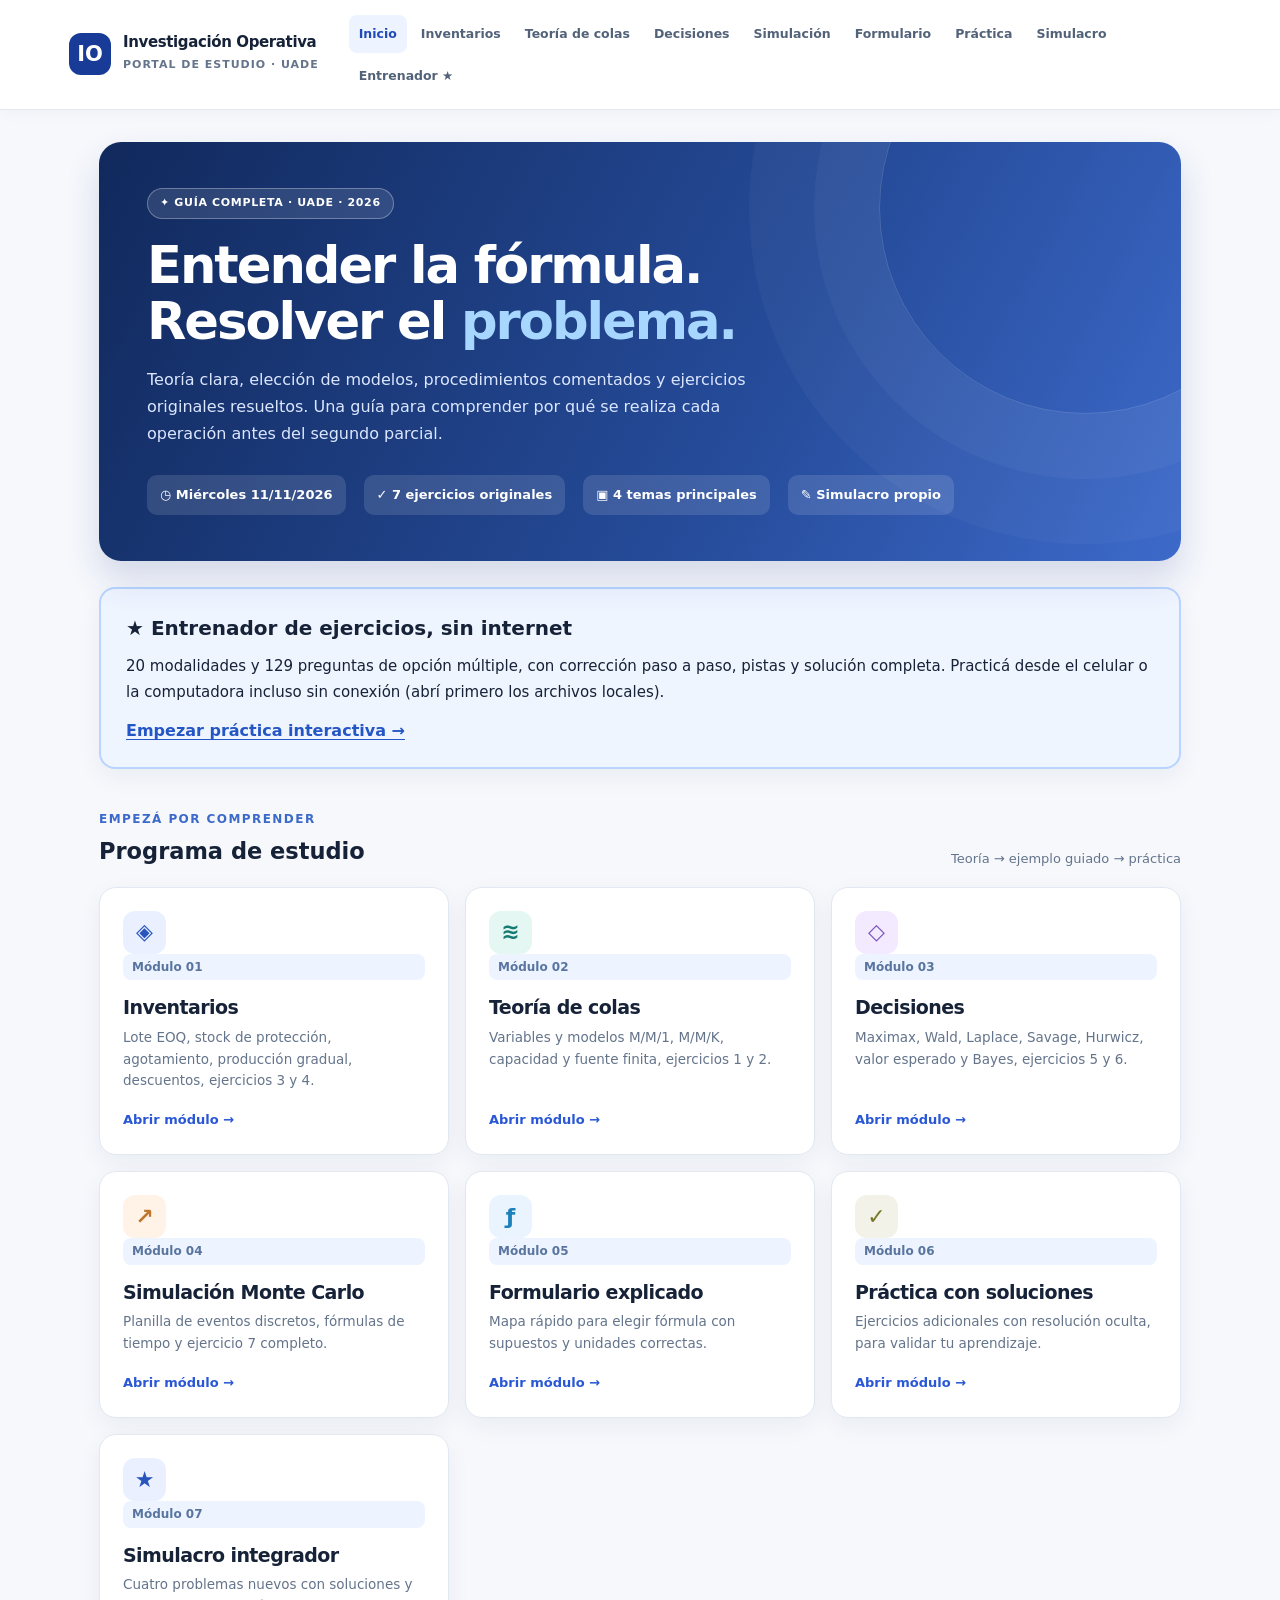
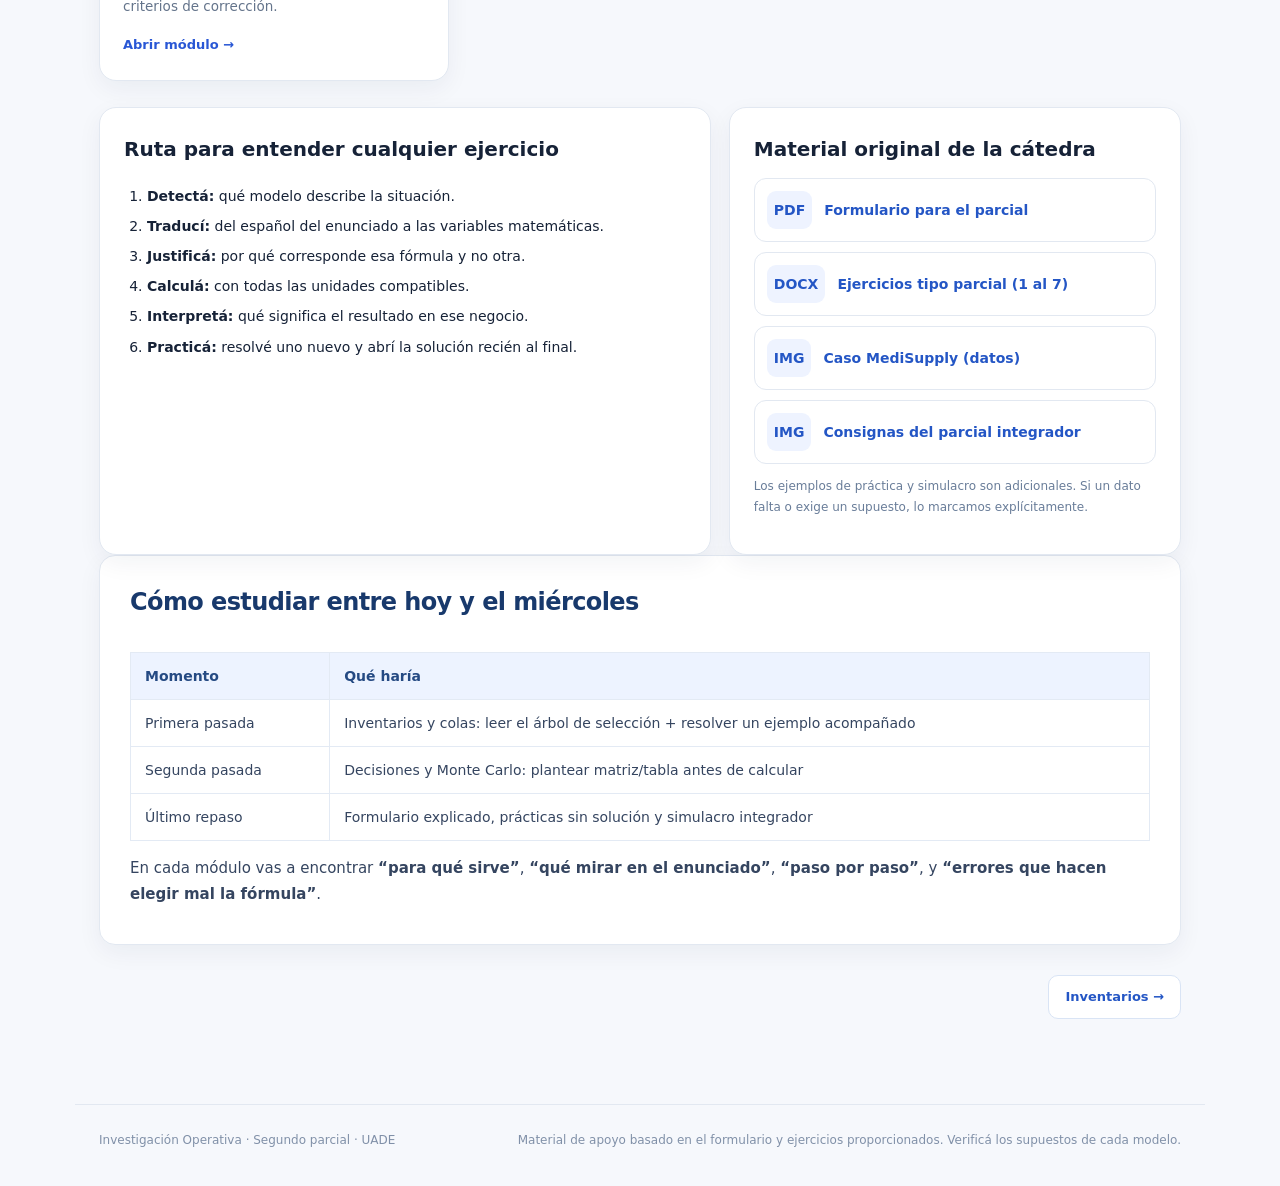
==== commit 92706ccf: "Agregar entrenador interactivo offline" ====
--- a/index.html
+++ b/index.html
@@ -9,4 +9,4 @@
 .lesson details{transition:background .2s}.lesson details[open]{background:#f6f9ff}.lesson details summary{font-size:14px}.solution-content{padding:13px 2px 2px}.solution-content p{font-size:14px}.index-count{display:inline-block;font-size:12px;color:#58749f;background:#edf4ff;padding:3px 9px;border-radius:8px;font-weight:700}.nextlinks{display:flex;justify-content:space-between;gap:12px;flex-wrap:wrap;margin-top:30px}.nextlinks a{background:white;border:1px solid #d9e4f5;padding:10px 16px;border-radius:10px;text-decoration:none;font-size:13px;font-weight:750}.table-wrap{overflow-x:auto;max-width:100%}.lesson table{display:table;width:100%;table-layout:auto}.lesson td,.lesson th{white-space:normal;min-width:70px}.mini{font-size:13px}.formula-list li{margin:12px 0}.score{border:1px solid #dbe6f8;border-radius:10px;padding:14px;background:#f7faff}.footnote{font-size:12px!important;color:#697d99!important}.link-list{display:grid;grid-template-columns:repeat(2,minmax(0,1fr));gap:10px}.link-list a{padding:12px;border:1px solid var(--border);border-radius:10px;text-decoration:none;font-weight:650}.link-list a:hover{background:#f2f6ff}.lesson pre{white-space:pre-wrap;word-break:break-word;background:#132e59;color:#eff6ff;padding:15px 17px;border-radius:12px;overflow-x:auto;font-size:13px;line-height:1.7}.practice-grid{display:grid;grid-template-columns:1fr 1fr;gap:12px}.practice-grid>div{border:1px solid #dfe7f1;border-radius:12px;padding:15px;background:#fbfcff}.muted{color:#60718a}.tag{font-size:12px;display:inline-block;background:#f1f5fb;border-radius:6px;padding:3px 7px;margin:2px;color:#455b7c}
 @media(max-width:680px){.practice-grid,.link-list{grid-template-columns:1fr}.lesson table{display:block}.timeline>*{min-width:150px}}
 @media print{.site-header,.footer,.nextlinks,.learn-map{display:none}.container{max-width:none;padding:0}.page-heading{background:#18396c!important;-webkit-print-color-adjust:exact;print-color-adjust:exact}.lesson{break-inside:auto;box-shadow:none}.lesson details:not([open]) .solution-content{display:block}}
-</style></head><body><header class="site-header"><div class="header-inner"><a href="index.html" class="brand"><span class="brand-icon">IO</span><span><span class="brand-name" style="display:block">Investigación Operativa</span><span class="brand-sub">Portal de estudio · UADE</span></span></a><nav class="top-nav"><a href="index.html" class="active">Inicio</a><a href="inventarios.html" class="">Inventarios</a><a href="colas.html" class="">Teoría de colas</a><a href="decisiones.html" class="">Decisiones</a><a href="simulacion.html" class="">Simulación</a><a href="formulario.html" class="">Formulario</a><a href="practica.html" class="">Práctica</a><a href="simulacro.html" class="">Simulacro</a></nav></div></header><main class="container"><div class="hero"><span class="pill">✦ Guía completa · UADE · 2026</span><h1>Entender la fórmula.<br>Resolver el <span style="color:#a7d7ff">problema.</span></h1><p>Teoría clara, elección de modelos, procedimientos comentados y ejercicios originales resueltos. Una guía para comprender por qué se realiza cada operación antes del segundo parcial.</p><div class="hero-meta"><span>◷ Miércoles 11/11/2026</span><span>✓ 7 ejercicios originales</span><span>▣ 4 temas principales</span><span>✎ Simulacro propio</span></div></div><div class="section-top"><div><span class="section-kicker">Empezá por comprender</span><h2>Programa de estudio</h2></div><p>Teoría → ejemplo guiado → práctica</p></div><div class="cards"><a class="topic-card" href="inventarios.html"><span class="topic-icon">◈</span><span class="index-count">Módulo 01</span><h3>Inventarios</h3><p>Lote EOQ, stock de protección, agotamiento, producción gradual, descuentos, ejercicios 3 y 4.</p><span class="arrow">Abrir módulo →</span></a><a class="topic-card" href="colas.html"><span class="topic-icon">≋</span><span class="index-count">Módulo 02</span><h3>Teoría de colas</h3><p>Variables y modelos M/M/1, M/M/K, capacidad y fuente finita, ejercicios 1 y 2.</p><span class="arrow">Abrir módulo →</span></a><a class="topic-card" href="decisiones.html"><span class="topic-icon">◇</span><span class="index-count">Módulo 03</span><h3>Decisiones</h3><p>Maximax, Wald, Laplace, Savage, Hurwicz, valor esperado y Bayes, ejercicios 5 y 6.</p><span class="arrow">Abrir módulo →</span></a><a class="topic-card" href="simulacion.html"><span class="topic-icon">↗</span><span class="index-count">Módulo 04</span><h3>Simulación Monte Carlo</h3><p>Planilla de eventos discretos, fórmulas de tiempo y ejercicio 7 completo.</p><span class="arrow">Abrir módulo →</span></a><a class="topic-card" href="formulario.html"><span class="topic-icon">ƒ</span><span class="index-count">Módulo 05</span><h3>Formulario explicado</h3><p>Mapa rápido para elegir fórmula con supuestos y unidades correctas.</p><span class="arrow">Abrir módulo →</span></a><a class="topic-card" href="practica.html"><span class="topic-icon">✓</span><span class="index-count">Módulo 06</span><h3>Práctica con soluciones</h3><p>Ejercicios adicionales con resolución oculta, para validar tu aprendizaje.</p><span class="arrow">Abrir módulo →</span></a><a class="topic-card" href="simulacro.html"><span class="topic-icon">★</span><span class="index-count">Módulo 07</span><h3>Simulacro integrador</h3><p>Cuatro problemas nuevos con soluciones y criterios de corrección.</p><span class="arrow">Abrir módulo →</span></a></div><div class="info-grid"><div class="info-panel"><h2>Ruta para entender cualquier ejercicio</h2><ol><li><b>Detectá:</b> qué modelo describe la situación.</li><li><b>Traducí:</b> del español del enunciado a las variables matemáticas.</li><li><b>Justificá:</b> por qué corresponde esa fórmula y no otra.</li><li><b>Calculá:</b> con todas las unidades compatibles.</li><li><b>Interpretá:</b> qué significa el resultado en ese negocio.</li><li><b>Practicá:</b> resolvé uno nuevo y abrí la solución recién al final.</li></ol></div><div class="info-panel"><h2>Material original de la cátedra</h2><a class="resource" href="material-original/Formulas_para_examen.pdf"><span class="file-icon">PDF</span><span>Formulario para el parcial</span></a><a class="resource" href="material-original/Ejercicios tipo parcial- Investigacio%CC%81n operativa.docx"><span class="file-icon">DOCX</span><span>Ejercicios tipo parcial (1 al 7)</span></a><a class="resource" href="material-original/WhatsApp Image 2026-11-09 at 12.03.19 (1).jpeg"><span class="file-icon">IMG</span><span>Caso MediSupply (datos)</span></a><a class="resource" href="material-original/WhatsApp Image 2026-11-09 at 12.03.19.jpeg"><span class="file-icon">IMG</span><span>Consignas del parcial integrador</span></a><p class="footnote">Los ejemplos de práctica y simulacro son adicionales. Si un dato falta o exige un supuesto, lo marcamos explícitamente.</p></div></div><section class="lesson" id="uso"><h2>Cómo estudiar entre hoy y el miércoles</h2><div class="table-wrap"><table><thead><tr><th>Momento</th><th>Qué haría</th></tr></thead><tbody><tr><td>Primera pasada</td><td>Inventarios y colas: leer el árbol de selección + resolver un ejemplo acompañado</td></tr><tr><td>Segunda pasada</td><td>Decisiones y Monte Carlo: plantear matriz/tabla antes de calcular</td></tr><tr><td>Último repaso</td><td>Formulario explicado, prácticas sin solución y simulacro integrador</td></tr></tbody></table></div><p>En cada módulo vas a encontrar <b>“para qué sirve”</b>, <b>“qué mirar en el enunciado”</b>, <b>“paso por paso”</b>, y <b>“errores que hacen elegir mal la fórmula”</b>.</p></section><div class="nextlinks"><span></span><a href=inventarios.html>Inventarios →</a></div></main><footer class="footer"><span>Investigación Operativa · Segundo parcial · UADE</span><span>Material de apoyo basado en el formulario y ejercicios proporcionados. Verificá los supuestos de cada modelo.</span></footer></body></html>+</style></head><body><header class="site-header"><div class="header-inner"><a href="index.html" class="brand"><span class="brand-icon">IO</span><span><span class="brand-name" style="display:block">Investigación Operativa</span><span class="brand-sub">Portal de estudio · UADE</span></span></a><nav class="top-nav"><a href="index.html" class="active">Inicio</a><a href="inventarios.html" class="">Inventarios</a><a href="colas.html" class="">Teoría de colas</a><a href="decisiones.html" class="">Decisiones</a><a href="simulacion.html" class="">Simulación</a><a href="formulario.html" class="">Formulario</a><a href="practica.html" class="">Práctica</a><a href="simulacro.html" class="">Simulacro</a><a href="entrenador.html">Entrenador ★</a></nav></div></header><main class="container"><div class="hero"><span class="pill">✦ Guía completa · UADE · 2026</span><h1>Entender la fórmula.<br>Resolver el <span style="color:#a7d7ff">problema.</span></h1><p>Teoría clara, elección de modelos, procedimientos comentados y ejercicios originales resueltos. Una guía para comprender por qué se realiza cada operación antes del segundo parcial.</p><div class="hero-meta"><span>◷ Miércoles 11/11/2026</span><span>✓ 7 ejercicios originales</span><span>▣ 4 temas principales</span><span>✎ Simulacro propio</span></div></div><div class="info-panel" style="margin:18px 0;padding:22px 25px;border:2px solid #b8d4ff;background:#eff5ff;border-radius:16px"><h2 style="margin:0 0 8px">★ Entrenador de ejercicios, sin internet</h2><p style="margin:0 0 12px">20 modalidades y 129 preguntas de opción múltiple, con corrección paso a paso, pistas y solución completa. Practicá desde el celular o la computadora incluso sin conexión (abrí primero los archivos locales).</p><p style="margin:0"><a style="font-weight:800;font-size:16px" href="entrenador.html">Empezar práctica interactiva →</a></p></div><div class="section-top"><div><span class="section-kicker">Empezá por comprender</span><h2>Programa de estudio</h2></div><p>Teoría → ejemplo guiado → práctica</p></div><div class="cards"><a class="topic-card" href="inventarios.html"><span class="topic-icon">◈</span><span class="index-count">Módulo 01</span><h3>Inventarios</h3><p>Lote EOQ, stock de protección, agotamiento, producción gradual, descuentos, ejercicios 3 y 4.</p><span class="arrow">Abrir módulo →</span></a><a class="topic-card" href="colas.html"><span class="topic-icon">≋</span><span class="index-count">Módulo 02</span><h3>Teoría de colas</h3><p>Variables y modelos M/M/1, M/M/K, capacidad y fuente finita, ejercicios 1 y 2.</p><span class="arrow">Abrir módulo →</span></a><a class="topic-card" href="decisiones.html"><span class="topic-icon">◇</span><span class="index-count">Módulo 03</span><h3>Decisiones</h3><p>Maximax, Wald, Laplace, Savage, Hurwicz, valor esperado y Bayes, ejercicios 5 y 6.</p><span class="arrow">Abrir módulo →</span></a><a class="topic-card" href="simulacion.html"><span class="topic-icon">↗</span><span class="index-count">Módulo 04</span><h3>Simulación Monte Carlo</h3><p>Planilla de eventos discretos, fórmulas de tiempo y ejercicio 7 completo.</p><span class="arrow">Abrir módulo →</span></a><a class="topic-card" href="formulario.html"><span class="topic-icon">ƒ</span><span class="index-count">Módulo 05</span><h3>Formulario explicado</h3><p>Mapa rápido para elegir fórmula con supuestos y unidades correctas.</p><span class="arrow">Abrir módulo →</span></a><a class="topic-card" href="practica.html"><span class="topic-icon">✓</span><span class="index-count">Módulo 06</span><h3>Práctica con soluciones</h3><p>Ejercicios adicionales con resolución oculta, para validar tu aprendizaje.</p><span class="arrow">Abrir módulo →</span></a><a class="topic-card" href="simulacro.html"><span class="topic-icon">★</span><span class="index-count">Módulo 07</span><h3>Simulacro integrador</h3><p>Cuatro problemas nuevos con soluciones y criterios de corrección.</p><span class="arrow">Abrir módulo →</span></a></div><div class="info-grid"><div class="info-panel"><h2>Ruta para entender cualquier ejercicio</h2><ol><li><b>Detectá:</b> qué modelo describe la situación.</li><li><b>Traducí:</b> del español del enunciado a las variables matemáticas.</li><li><b>Justificá:</b> por qué corresponde esa fórmula y no otra.</li><li><b>Calculá:</b> con todas las unidades compatibles.</li><li><b>Interpretá:</b> qué significa el resultado en ese negocio.</li><li><b>Practicá:</b> resolvé uno nuevo y abrí la solución recién al final.</li></ol></div><div class="info-panel"><h2>Material original de la cátedra</h2><a class="resource" href="material-original/Formulas_para_examen.pdf"><span class="file-icon">PDF</span><span>Formulario para el parcial</span></a><a class="resource" href="material-original/Ejercicios tipo parcial- Investigacio%CC%81n operativa.docx"><span class="file-icon">DOCX</span><span>Ejercicios tipo parcial (1 al 7)</span></a><a class="resource" href="material-original/WhatsApp Image 2026-11-09 at 12.03.19 (1).jpeg"><span class="file-icon">IMG</span><span>Caso MediSupply (datos)</span></a><a class="resource" href="material-original/WhatsApp Image 2026-11-09 at 12.03.19.jpeg"><span class="file-icon">IMG</span><span>Consignas del parcial integrador</span></a><p class="footnote">Los ejemplos de práctica y simulacro son adicionales. Si un dato falta o exige un supuesto, lo marcamos explícitamente.</p></div></div><section class="lesson" id="uso"><h2>Cómo estudiar entre hoy y el miércoles</h2><div class="table-wrap"><table><thead><tr><th>Momento</th><th>Qué haría</th></tr></thead><tbody><tr><td>Primera pasada</td><td>Inventarios y colas: leer el árbol de selección + resolver un ejemplo acompañado</td></tr><tr><td>Segunda pasada</td><td>Decisiones y Monte Carlo: plantear matriz/tabla antes de calcular</td></tr><tr><td>Último repaso</td><td>Formulario explicado, prácticas sin solución y simulacro integrador</td></tr></tbody></table></div><p>En cada módulo vas a encontrar <b>“para qué sirve”</b>, <b>“qué mirar en el enunciado”</b>, <b>“paso por paso”</b>, y <b>“errores que hacen elegir mal la fórmula”</b>.</p></section><div class="nextlinks"><span></span><a href=inventarios.html>Inventarios →</a></div></main><footer class="footer"><span>Investigación Operativa · Segundo parcial · UADE</span><span>Material de apoyo basado en el formulario y ejercicios proporcionados. Verificá los supuestos de cada modelo.</span></footer></body></html>
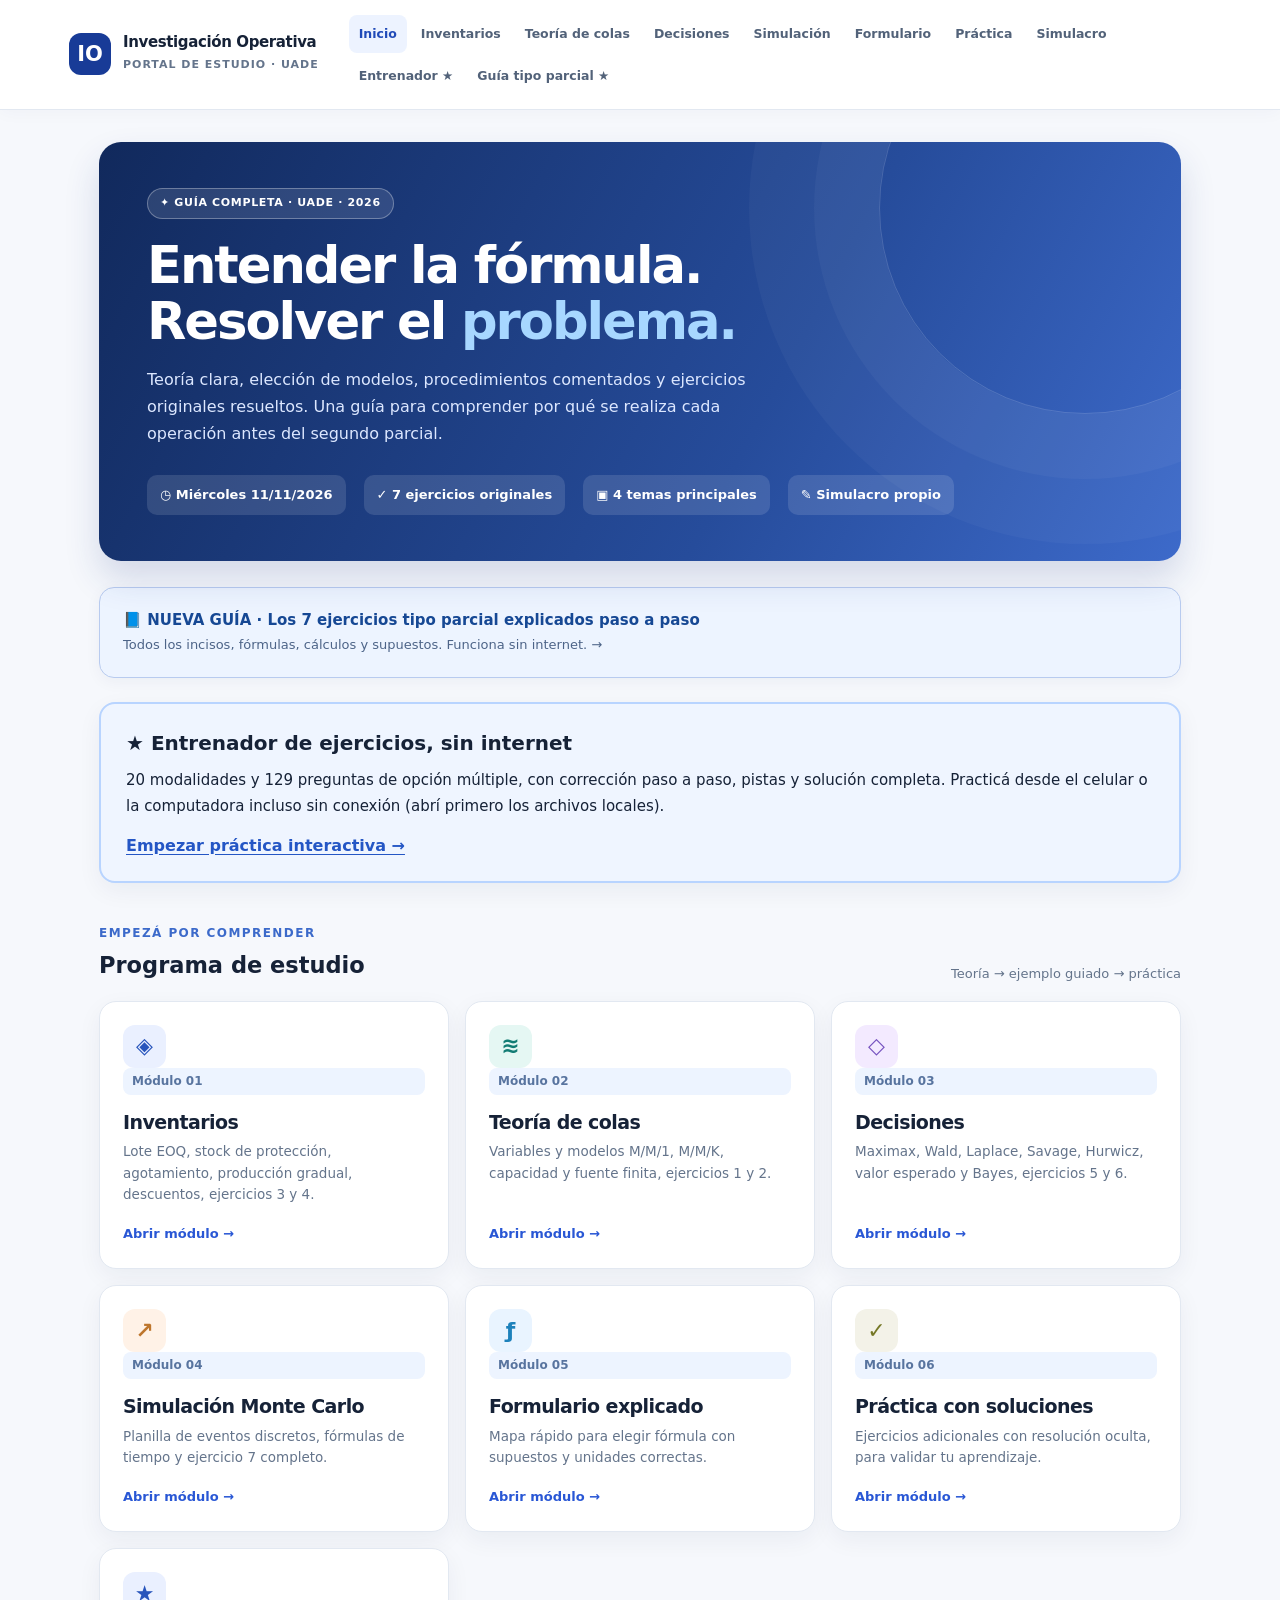
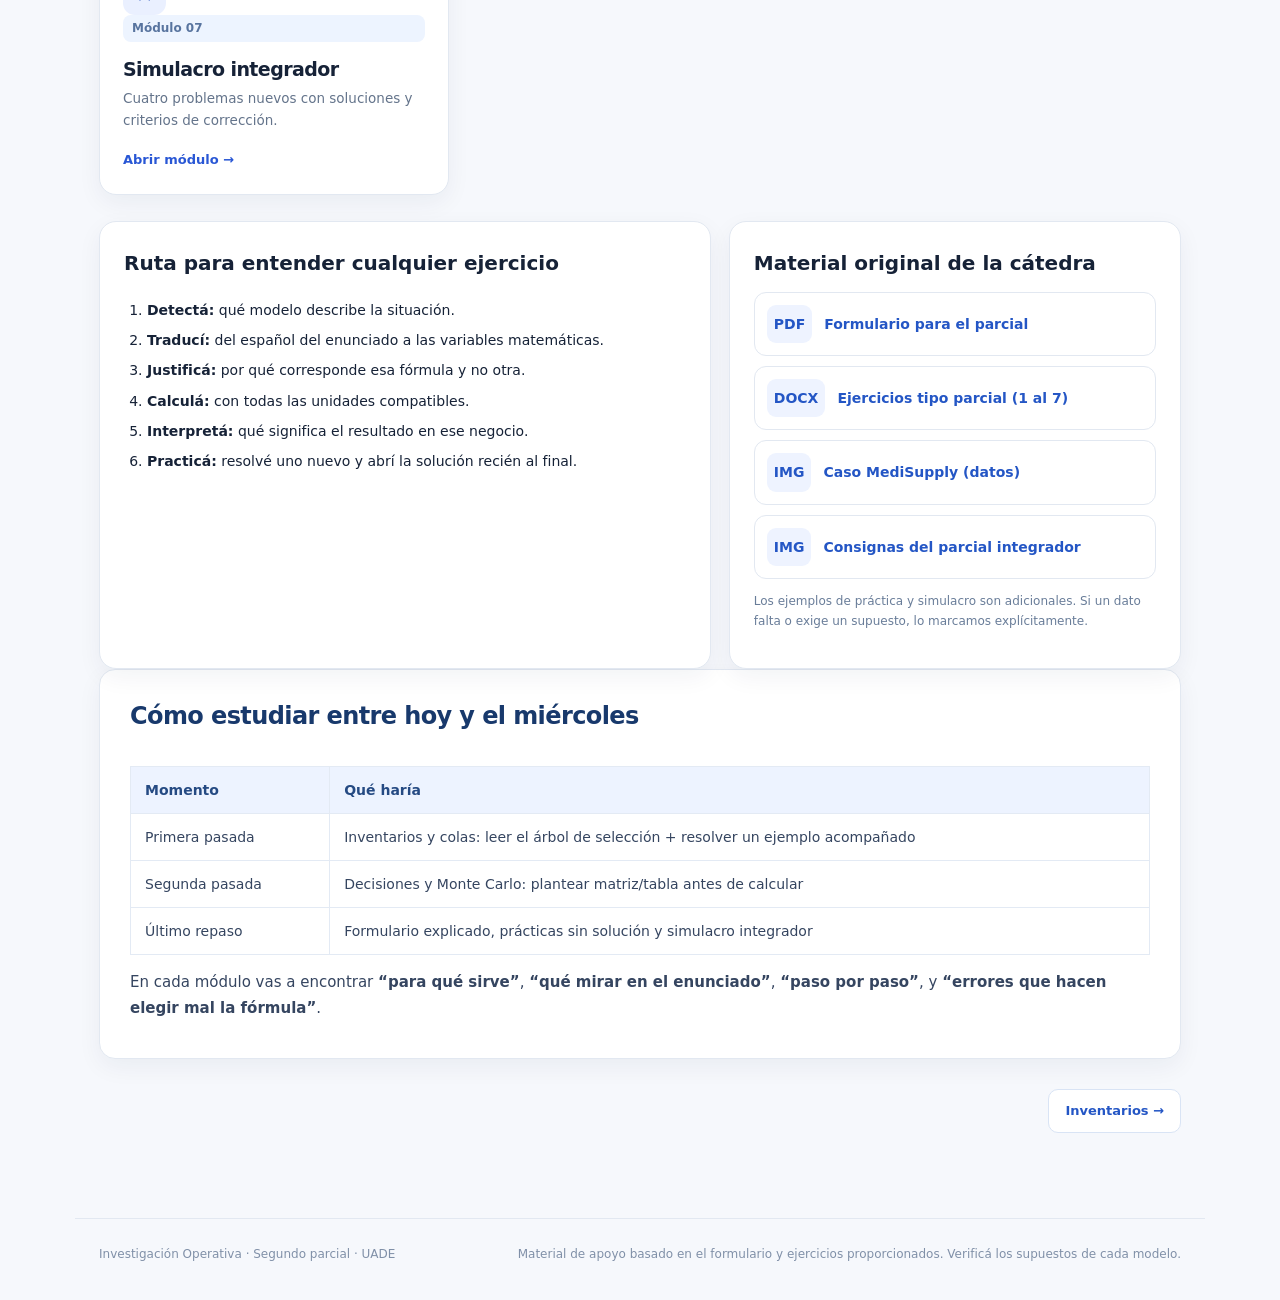
==== commit ae43b410: "Agregar guía detallada de ejercicios tipo parcial" ====
--- a/index.html
+++ b/index.html
@@ -9,4 +9,4 @@
 .lesson details{transition:background .2s}.lesson details[open]{background:#f6f9ff}.lesson details summary{font-size:14px}.solution-content{padding:13px 2px 2px}.solution-content p{font-size:14px}.index-count{display:inline-block;font-size:12px;color:#58749f;background:#edf4ff;padding:3px 9px;border-radius:8px;font-weight:700}.nextlinks{display:flex;justify-content:space-between;gap:12px;flex-wrap:wrap;margin-top:30px}.nextlinks a{background:white;border:1px solid #d9e4f5;padding:10px 16px;border-radius:10px;text-decoration:none;font-size:13px;font-weight:750}.table-wrap{overflow-x:auto;max-width:100%}.lesson table{display:table;width:100%;table-layout:auto}.lesson td,.lesson th{white-space:normal;min-width:70px}.mini{font-size:13px}.formula-list li{margin:12px 0}.score{border:1px solid #dbe6f8;border-radius:10px;padding:14px;background:#f7faff}.footnote{font-size:12px!important;color:#697d99!important}.link-list{display:grid;grid-template-columns:repeat(2,minmax(0,1fr));gap:10px}.link-list a{padding:12px;border:1px solid var(--border);border-radius:10px;text-decoration:none;font-weight:650}.link-list a:hover{background:#f2f6ff}.lesson pre{white-space:pre-wrap;word-break:break-word;background:#132e59;color:#eff6ff;padding:15px 17px;border-radius:12px;overflow-x:auto;font-size:13px;line-height:1.7}.practice-grid{display:grid;grid-template-columns:1fr 1fr;gap:12px}.practice-grid>div{border:1px solid #dfe7f1;border-radius:12px;padding:15px;background:#fbfcff}.muted{color:#60718a}.tag{font-size:12px;display:inline-block;background:#f1f5fb;border-radius:6px;padding:3px 7px;margin:2px;color:#455b7c}
 @media(max-width:680px){.practice-grid,.link-list{grid-template-columns:1fr}.lesson table{display:block}.timeline>*{min-width:150px}}
 @media print{.site-header,.footer,.nextlinks,.learn-map{display:none}.container{max-width:none;padding:0}.page-heading{background:#18396c!important;-webkit-print-color-adjust:exact;print-color-adjust:exact}.lesson{break-inside:auto;box-shadow:none}.lesson details:not([open]) .solution-content{display:block}}
-</style></head><body><header class="site-header"><div class="header-inner"><a href="index.html" class="brand"><span class="brand-icon">IO</span><span><span class="brand-name" style="display:block">Investigación Operativa</span><span class="brand-sub">Portal de estudio · UADE</span></span></a><nav class="top-nav"><a href="index.html" class="active">Inicio</a><a href="inventarios.html" class="">Inventarios</a><a href="colas.html" class="">Teoría de colas</a><a href="decisiones.html" class="">Decisiones</a><a href="simulacion.html" class="">Simulación</a><a href="formulario.html" class="">Formulario</a><a href="practica.html" class="">Práctica</a><a href="simulacro.html" class="">Simulacro</a><a href="entrenador.html">Entrenador ★</a></nav></div></header><main class="container"><div class="hero"><span class="pill">✦ Guía completa · UADE · 2026</span><h1>Entender la fórmula.<br>Resolver el <span style="color:#a7d7ff">problema.</span></h1><p>Teoría clara, elección de modelos, procedimientos comentados y ejercicios originales resueltos. Una guía para comprender por qué se realiza cada operación antes del segundo parcial.</p><div class="hero-meta"><span>◷ Miércoles 11/11/2026</span><span>✓ 7 ejercicios originales</span><span>▣ 4 temas principales</span><span>✎ Simulacro propio</span></div></div><div class="info-panel" style="margin:18px 0;padding:22px 25px;border:2px solid #b8d4ff;background:#eff5ff;border-radius:16px"><h2 style="margin:0 0 8px">★ Entrenador de ejercicios, sin internet</h2><p style="margin:0 0 12px">20 modalidades y 129 preguntas de opción múltiple, con corrección paso a paso, pistas y solución completa. Practicá desde el celular o la computadora incluso sin conexión (abrí primero los archivos locales).</p><p style="margin:0"><a style="font-weight:800;font-size:16px" href="entrenador.html">Empezar práctica interactiva →</a></p></div><div class="section-top"><div><span class="section-kicker">Empezá por comprender</span><h2>Programa de estudio</h2></div><p>Teoría → ejemplo guiado → práctica</p></div><div class="cards"><a class="topic-card" href="inventarios.html"><span class="topic-icon">◈</span><span class="index-count">Módulo 01</span><h3>Inventarios</h3><p>Lote EOQ, stock de protección, agotamiento, producción gradual, descuentos, ejercicios 3 y 4.</p><span class="arrow">Abrir módulo →</span></a><a class="topic-card" href="colas.html"><span class="topic-icon">≋</span><span class="index-count">Módulo 02</span><h3>Teoría de colas</h3><p>Variables y modelos M/M/1, M/M/K, capacidad y fuente finita, ejercicios 1 y 2.</p><span class="arrow">Abrir módulo →</span></a><a class="topic-card" href="decisiones.html"><span class="topic-icon">◇</span><span class="index-count">Módulo 03</span><h3>Decisiones</h3><p>Maximax, Wald, Laplace, Savage, Hurwicz, valor esperado y Bayes, ejercicios 5 y 6.</p><span class="arrow">Abrir módulo →</span></a><a class="topic-card" href="simulacion.html"><span class="topic-icon">↗</span><span class="index-count">Módulo 04</span><h3>Simulación Monte Carlo</h3><p>Planilla de eventos discretos, fórmulas de tiempo y ejercicio 7 completo.</p><span class="arrow">Abrir módulo →</span></a><a class="topic-card" href="formulario.html"><span class="topic-icon">ƒ</span><span class="index-count">Módulo 05</span><h3>Formulario explicado</h3><p>Mapa rápido para elegir fórmula con supuestos y unidades correctas.</p><span class="arrow">Abrir módulo →</span></a><a class="topic-card" href="practica.html"><span class="topic-icon">✓</span><span class="index-count">Módulo 06</span><h3>Práctica con soluciones</h3><p>Ejercicios adicionales con resolución oculta, para validar tu aprendizaje.</p><span class="arrow">Abrir módulo →</span></a><a class="topic-card" href="simulacro.html"><span class="topic-icon">★</span><span class="index-count">Módulo 07</span><h3>Simulacro integrador</h3><p>Cuatro problemas nuevos con soluciones y criterios de corrección.</p><span class="arrow">Abrir módulo →</span></a></div><div class="info-grid"><div class="info-panel"><h2>Ruta para entender cualquier ejercicio</h2><ol><li><b>Detectá:</b> qué modelo describe la situación.</li><li><b>Traducí:</b> del español del enunciado a las variables matemáticas.</li><li><b>Justificá:</b> por qué corresponde esa fórmula y no otra.</li><li><b>Calculá:</b> con todas las unidades compatibles.</li><li><b>Interpretá:</b> qué significa el resultado en ese negocio.</li><li><b>Practicá:</b> resolvé uno nuevo y abrí la solución recién al final.</li></ol></div><div class="info-panel"><h2>Material original de la cátedra</h2><a class="resource" href="material-original/Formulas_para_examen.pdf"><span class="file-icon">PDF</span><span>Formulario para el parcial</span></a><a class="resource" href="material-original/Ejercicios tipo parcial- Investigacio%CC%81n operativa.docx"><span class="file-icon">DOCX</span><span>Ejercicios tipo parcial (1 al 7)</span></a><a class="resource" href="material-original/WhatsApp Image 2026-11-09 at 12.03.19 (1).jpeg"><span class="file-icon">IMG</span><span>Caso MediSupply (datos)</span></a><a class="resource" href="material-original/WhatsApp Image 2026-11-09 at 12.03.19.jpeg"><span class="file-icon">IMG</span><span>Consignas del parcial integrador</span></a><p class="footnote">Los ejemplos de práctica y simulacro son adicionales. Si un dato falta o exige un supuesto, lo marcamos explícitamente.</p></div></div><section class="lesson" id="uso"><h2>Cómo estudiar entre hoy y el miércoles</h2><div class="table-wrap"><table><thead><tr><th>Momento</th><th>Qué haría</th></tr></thead><tbody><tr><td>Primera pasada</td><td>Inventarios y colas: leer el árbol de selección + resolver un ejemplo acompañado</td></tr><tr><td>Segunda pasada</td><td>Decisiones y Monte Carlo: plantear matriz/tabla antes de calcular</td></tr><tr><td>Último repaso</td><td>Formulario explicado, prácticas sin solución y simulacro integrador</td></tr></tbody></table></div><p>En cada módulo vas a encontrar <b>“para qué sirve”</b>, <b>“qué mirar en el enunciado”</b>, <b>“paso por paso”</b>, y <b>“errores que hacen elegir mal la fórmula”</b>.</p></section><div class="nextlinks"><span></span><a href=inventarios.html>Inventarios →</a></div></main><footer class="footer"><span>Investigación Operativa · Segundo parcial · UADE</span><span>Material de apoyo basado en el formulario y ejercicios proporcionados. Verificá los supuestos de cada modelo.</span></footer></body></html>+</style></head><body><header class="site-header"><div class="header-inner"><a href="index.html" class="brand"><span class="brand-icon">IO</span><span><span class="brand-name" style="display:block">Investigación Operativa</span><span class="brand-sub">Portal de estudio · UADE</span></span></a><nav class="top-nav"><a href="index.html" class="active">Inicio</a><a href="inventarios.html" class="">Inventarios</a><a href="colas.html" class="">Teoría de colas</a><a href="decisiones.html" class="">Decisiones</a><a href="simulacion.html" class="">Simulación</a><a href="formulario.html" class="">Formulario</a><a href="practica.html" class="">Práctica</a><a href="simulacro.html" class="">Simulacro</a><a href="entrenador.html">Entrenador ★</a><a href="guia-ejercicios-parcial.html">Guía tipo parcial ★</a></nav></div></header><main class="container"><div class="hero"><span class="pill">✦ Guía completa · UADE · 2026</span><h1>Entender la fórmula.<br>Resolver el <span style="color:#a7d7ff">problema.</span></h1><p>Teoría clara, elección de modelos, procedimientos comentados y ejercicios originales resueltos. Una guía para comprender por qué se realiza cada operación antes del segundo parcial.</p><div class="hero-meta"><span>◷ Miércoles 11/11/2026</span><span>✓ 7 ejercicios originales</span><span>▣ 4 temas principales</span><span>✎ Simulacro propio</span></div></div><a href="guia-ejercicios-parcial.html" style="display:block;margin:18px 0 24px;padding:20px 23px;border:1px solid #b8cbef;border-radius:15px;background:#edf4ff;text-decoration:none;color:#164894;font-weight:800;box-shadow:0 4px 16px #132d520c">📘 NUEVA GUÍA · Los 7 ejercicios tipo parcial explicados paso a paso <span style="display:block;font-size:13px;font-weight:500;color:#4d6488">Todos los incisos, fórmulas, cálculos y supuestos. Funciona sin internet. →</span></a><div class="info-panel" style="margin:18px 0;padding:22px 25px;border:2px solid #b8d4ff;background:#eff5ff;border-radius:16px"><h2 style="margin:0 0 8px">★ Entrenador de ejercicios, sin internet</h2><p style="margin:0 0 12px">20 modalidades y 129 preguntas de opción múltiple, con corrección paso a paso, pistas y solución completa. Practicá desde el celular o la computadora incluso sin conexión (abrí primero los archivos locales).</p><p style="margin:0"><a style="font-weight:800;font-size:16px" href="entrenador.html">Empezar práctica interactiva →</a></p></div><div class="section-top"><div><span class="section-kicker">Empezá por comprender</span><h2>Programa de estudio</h2></div><p>Teoría → ejemplo guiado → práctica</p></div><div class="cards"><a class="topic-card" href="inventarios.html"><span class="topic-icon">◈</span><span class="index-count">Módulo 01</span><h3>Inventarios</h3><p>Lote EOQ, stock de protección, agotamiento, producción gradual, descuentos, ejercicios 3 y 4.</p><span class="arrow">Abrir módulo →</span></a><a class="topic-card" href="colas.html"><span class="topic-icon">≋</span><span class="index-count">Módulo 02</span><h3>Teoría de colas</h3><p>Variables y modelos M/M/1, M/M/K, capacidad y fuente finita, ejercicios 1 y 2.</p><span class="arrow">Abrir módulo →</span></a><a class="topic-card" href="decisiones.html"><span class="topic-icon">◇</span><span class="index-count">Módulo 03</span><h3>Decisiones</h3><p>Maximax, Wald, Laplace, Savage, Hurwicz, valor esperado y Bayes, ejercicios 5 y 6.</p><span class="arrow">Abrir módulo →</span></a><a class="topic-card" href="simulacion.html"><span class="topic-icon">↗</span><span class="index-count">Módulo 04</span><h3>Simulación Monte Carlo</h3><p>Planilla de eventos discretos, fórmulas de tiempo y ejercicio 7 completo.</p><span class="arrow">Abrir módulo →</span></a><a class="topic-card" href="formulario.html"><span class="topic-icon">ƒ</span><span class="index-count">Módulo 05</span><h3>Formulario explicado</h3><p>Mapa rápido para elegir fórmula con supuestos y unidades correctas.</p><span class="arrow">Abrir módulo →</span></a><a class="topic-card" href="practica.html"><span class="topic-icon">✓</span><span class="index-count">Módulo 06</span><h3>Práctica con soluciones</h3><p>Ejercicios adicionales con resolución oculta, para validar tu aprendizaje.</p><span class="arrow">Abrir módulo →</span></a><a class="topic-card" href="simulacro.html"><span class="topic-icon">★</span><span class="index-count">Módulo 07</span><h3>Simulacro integrador</h3><p>Cuatro problemas nuevos con soluciones y criterios de corrección.</p><span class="arrow">Abrir módulo →</span></a></div><div class="info-grid"><div class="info-panel"><h2>Ruta para entender cualquier ejercicio</h2><ol><li><b>Detectá:</b> qué modelo describe la situación.</li><li><b>Traducí:</b> del español del enunciado a las variables matemáticas.</li><li><b>Justificá:</b> por qué corresponde esa fórmula y no otra.</li><li><b>Calculá:</b> con todas las unidades compatibles.</li><li><b>Interpretá:</b> qué significa el resultado en ese negocio.</li><li><b>Practicá:</b> resolvé uno nuevo y abrí la solución recién al final.</li></ol></div><div class="info-panel"><h2>Material original de la cátedra</h2><a class="resource" href="material-original/Formulas_para_examen.pdf"><span class="file-icon">PDF</span><span>Formulario para el parcial</span></a><a class="resource" href="material-original/Ejercicios tipo parcial- Investigacio%CC%81n operativa.docx"><span class="file-icon">DOCX</span><span>Ejercicios tipo parcial (1 al 7)</span></a><a class="resource" href="material-original/WhatsApp Image 2026-11-09 at 12.03.19 (1).jpeg"><span class="file-icon">IMG</span><span>Caso MediSupply (datos)</span></a><a class="resource" href="material-original/WhatsApp Image 2026-11-09 at 12.03.19.jpeg"><span class="file-icon">IMG</span><span>Consignas del parcial integrador</span></a><p class="footnote">Los ejemplos de práctica y simulacro son adicionales. Si un dato falta o exige un supuesto, lo marcamos explícitamente.</p></div></div><section class="lesson" id="uso"><h2>Cómo estudiar entre hoy y el miércoles</h2><div class="table-wrap"><table><thead><tr><th>Momento</th><th>Qué haría</th></tr></thead><tbody><tr><td>Primera pasada</td><td>Inventarios y colas: leer el árbol de selección + resolver un ejemplo acompañado</td></tr><tr><td>Segunda pasada</td><td>Decisiones y Monte Carlo: plantear matriz/tabla antes de calcular</td></tr><tr><td>Último repaso</td><td>Formulario explicado, prácticas sin solución y simulacro integrador</td></tr></tbody></table></div><p>En cada módulo vas a encontrar <b>“para qué sirve”</b>, <b>“qué mirar en el enunciado”</b>, <b>“paso por paso”</b>, y <b>“errores que hacen elegir mal la fórmula”</b>.</p></section><div class="nextlinks"><span></span><a href=inventarios.html>Inventarios →</a></div></main><footer class="footer"><span>Investigación Operativa · Segundo parcial · UADE</span><span>Material de apoyo basado en el formulario y ejercicios proporcionados. Verificá los supuestos de cada modelo.</span></footer></body></html>
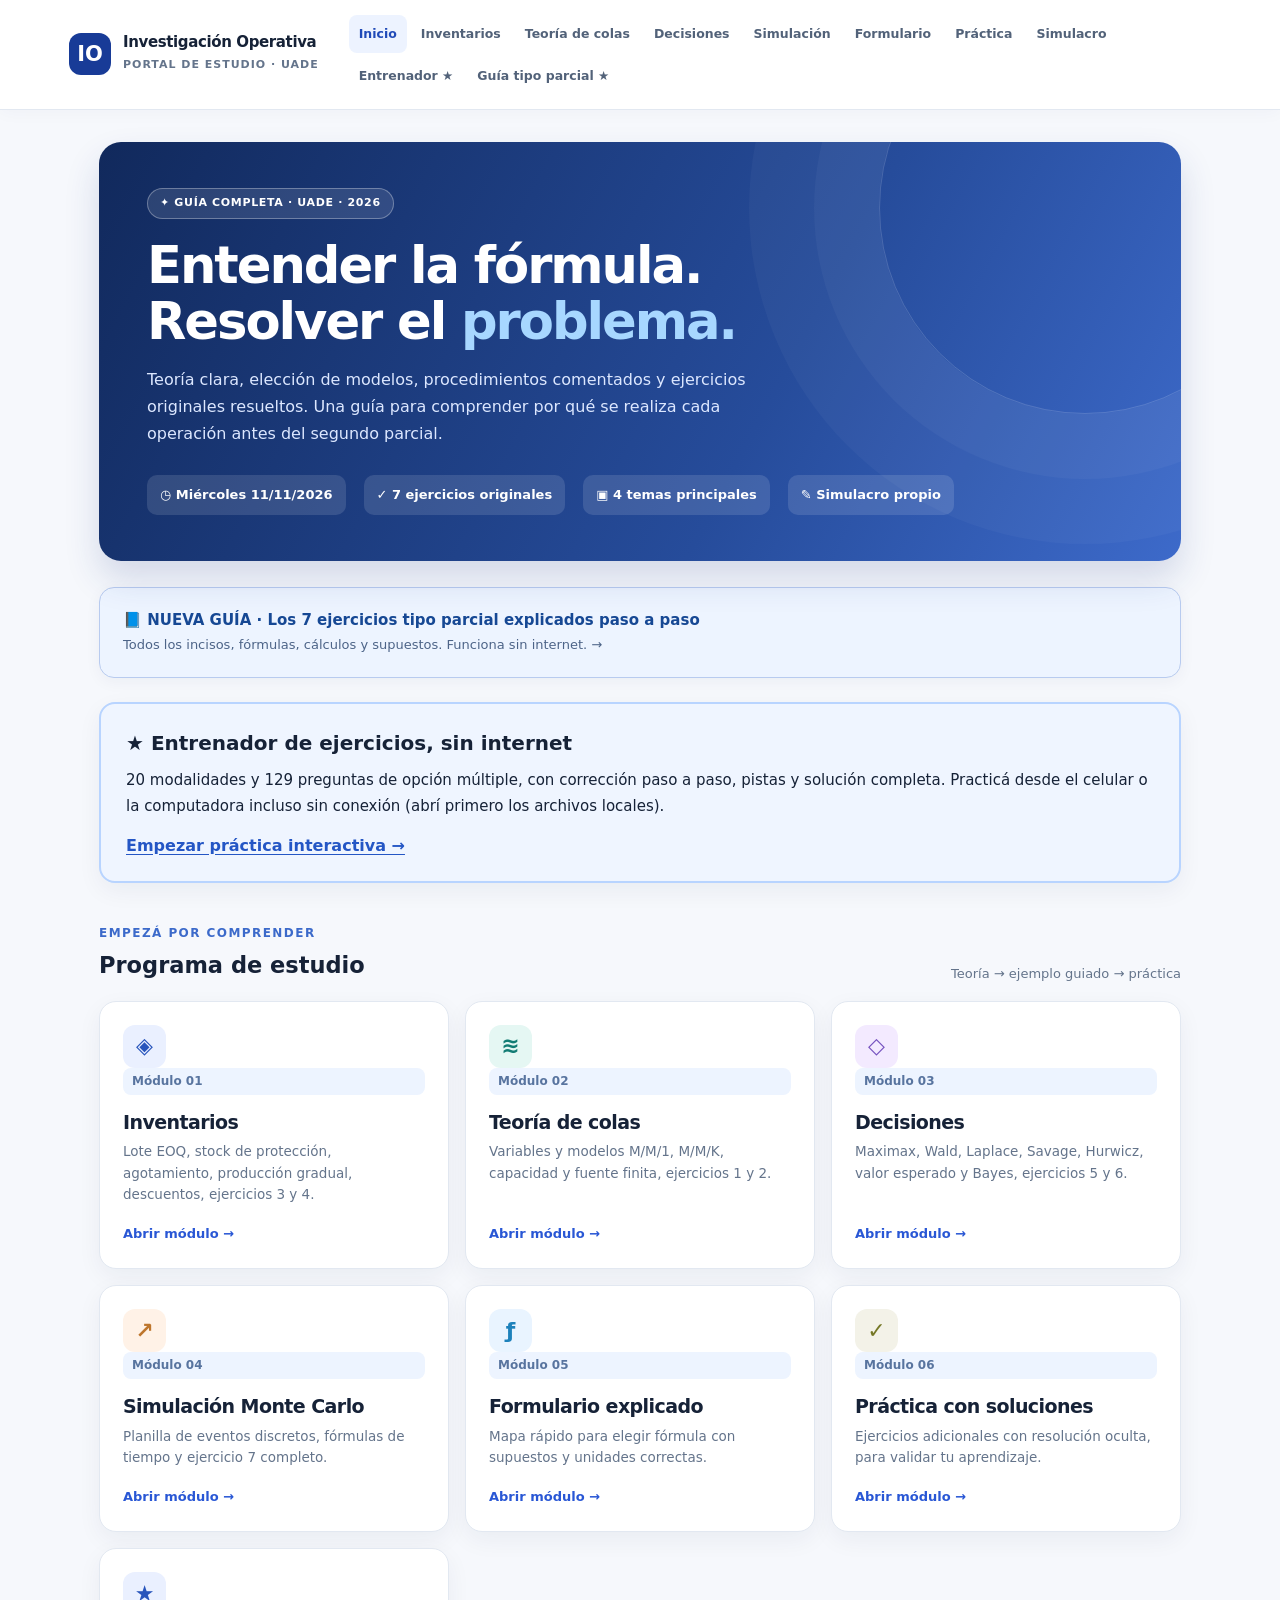
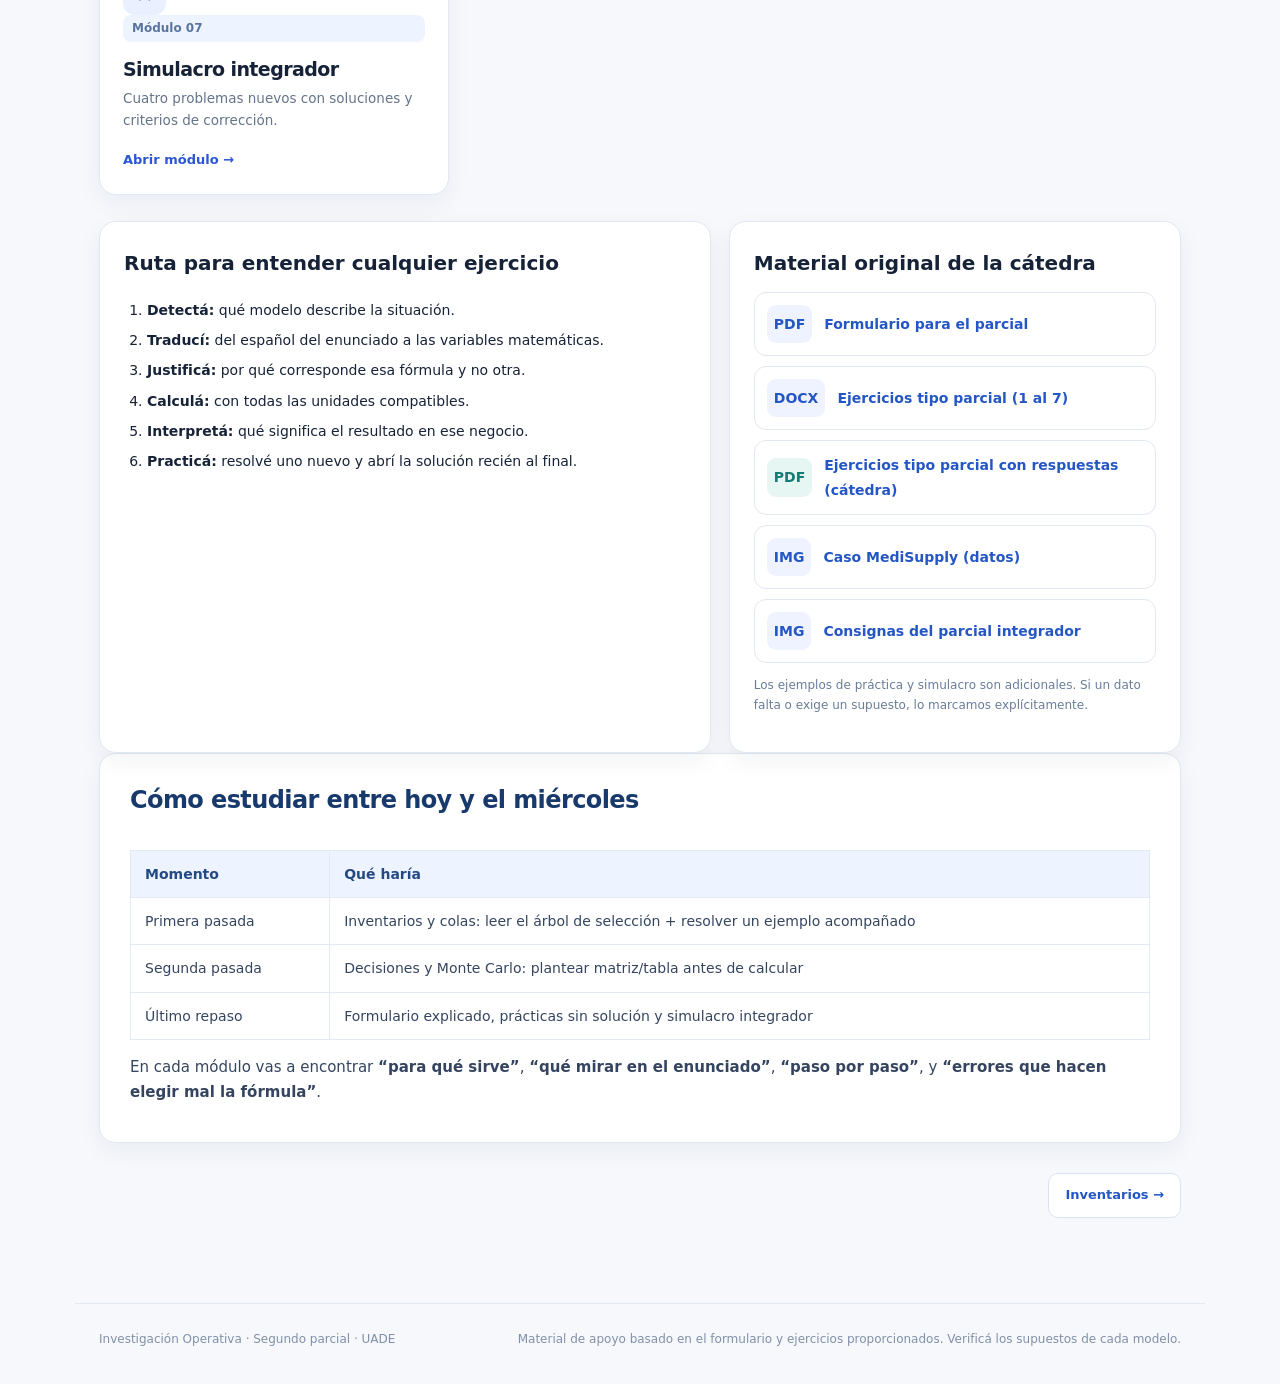
==== commit aad1fd92: "Actualiza guía con respuestas oficiales de la cátedra - Ejercicio 2 (M/M/1/4): W corregido a ~23 min" ====
--- a/index.html
+++ b/index.html
@@ -9,4 +9,4 @@
 .lesson details{transition:background .2s}.lesson details[open]{background:#f6f9ff}.lesson details summary{font-size:14px}.solution-content{padding:13px 2px 2px}.solution-content p{font-size:14px}.index-count{display:inline-block;font-size:12px;color:#58749f;background:#edf4ff;padding:3px 9px;border-radius:8px;font-weight:700}.nextlinks{display:flex;justify-content:space-between;gap:12px;flex-wrap:wrap;margin-top:30px}.nextlinks a{background:white;border:1px solid #d9e4f5;padding:10px 16px;border-radius:10px;text-decoration:none;font-size:13px;font-weight:750}.table-wrap{overflow-x:auto;max-width:100%}.lesson table{display:table;width:100%;table-layout:auto}.lesson td,.lesson th{white-space:normal;min-width:70px}.mini{font-size:13px}.formula-list li{margin:12px 0}.score{border:1px solid #dbe6f8;border-radius:10px;padding:14px;background:#f7faff}.footnote{font-size:12px!important;color:#697d99!important}.link-list{display:grid;grid-template-columns:repeat(2,minmax(0,1fr));gap:10px}.link-list a{padding:12px;border:1px solid var(--border);border-radius:10px;text-decoration:none;font-weight:650}.link-list a:hover{background:#f2f6ff}.lesson pre{white-space:pre-wrap;word-break:break-word;background:#132e59;color:#eff6ff;padding:15px 17px;border-radius:12px;overflow-x:auto;font-size:13px;line-height:1.7}.practice-grid{display:grid;grid-template-columns:1fr 1fr;gap:12px}.practice-grid>div{border:1px solid #dfe7f1;border-radius:12px;padding:15px;background:#fbfcff}.muted{color:#60718a}.tag{font-size:12px;display:inline-block;background:#f1f5fb;border-radius:6px;padding:3px 7px;margin:2px;color:#455b7c}
 @media(max-width:680px){.practice-grid,.link-list{grid-template-columns:1fr}.lesson table{display:block}.timeline>*{min-width:150px}}
 @media print{.site-header,.footer,.nextlinks,.learn-map{display:none}.container{max-width:none;padding:0}.page-heading{background:#18396c!important;-webkit-print-color-adjust:exact;print-color-adjust:exact}.lesson{break-inside:auto;box-shadow:none}.lesson details:not([open]) .solution-content{display:block}}
-</style></head><body><header class="site-header"><div class="header-inner"><a href="index.html" class="brand"><span class="brand-icon">IO</span><span><span class="brand-name" style="display:block">Investigación Operativa</span><span class="brand-sub">Portal de estudio · UADE</span></span></a><nav class="top-nav"><a href="index.html" class="active">Inicio</a><a href="inventarios.html" class="">Inventarios</a><a href="colas.html" class="">Teoría de colas</a><a href="decisiones.html" class="">Decisiones</a><a href="simulacion.html" class="">Simulación</a><a href="formulario.html" class="">Formulario</a><a href="practica.html" class="">Práctica</a><a href="simulacro.html" class="">Simulacro</a><a href="entrenador.html">Entrenador ★</a><a href="guia-ejercicios-parcial.html">Guía tipo parcial ★</a></nav></div></header><main class="container"><div class="hero"><span class="pill">✦ Guía completa · UADE · 2026</span><h1>Entender la fórmula.<br>Resolver el <span style="color:#a7d7ff">problema.</span></h1><p>Teoría clara, elección de modelos, procedimientos comentados y ejercicios originales resueltos. Una guía para comprender por qué se realiza cada operación antes del segundo parcial.</p><div class="hero-meta"><span>◷ Miércoles 11/11/2026</span><span>✓ 7 ejercicios originales</span><span>▣ 4 temas principales</span><span>✎ Simulacro propio</span></div></div><a href="guia-ejercicios-parcial.html" style="display:block;margin:18px 0 24px;padding:20px 23px;border:1px solid #b8cbef;border-radius:15px;background:#edf4ff;text-decoration:none;color:#164894;font-weight:800;box-shadow:0 4px 16px #132d520c">📘 NUEVA GUÍA · Los 7 ejercicios tipo parcial explicados paso a paso <span style="display:block;font-size:13px;font-weight:500;color:#4d6488">Todos los incisos, fórmulas, cálculos y supuestos. Funciona sin internet. →</span></a><div class="info-panel" style="margin:18px 0;padding:22px 25px;border:2px solid #b8d4ff;background:#eff5ff;border-radius:16px"><h2 style="margin:0 0 8px">★ Entrenador de ejercicios, sin internet</h2><p style="margin:0 0 12px">20 modalidades y 129 preguntas de opción múltiple, con corrección paso a paso, pistas y solución completa. Practicá desde el celular o la computadora incluso sin conexión (abrí primero los archivos locales).</p><p style="margin:0"><a style="font-weight:800;font-size:16px" href="entrenador.html">Empezar práctica interactiva →</a></p></div><div class="section-top"><div><span class="section-kicker">Empezá por comprender</span><h2>Programa de estudio</h2></div><p>Teoría → ejemplo guiado → práctica</p></div><div class="cards"><a class="topic-card" href="inventarios.html"><span class="topic-icon">◈</span><span class="index-count">Módulo 01</span><h3>Inventarios</h3><p>Lote EOQ, stock de protección, agotamiento, producción gradual, descuentos, ejercicios 3 y 4.</p><span class="arrow">Abrir módulo →</span></a><a class="topic-card" href="colas.html"><span class="topic-icon">≋</span><span class="index-count">Módulo 02</span><h3>Teoría de colas</h3><p>Variables y modelos M/M/1, M/M/K, capacidad y fuente finita, ejercicios 1 y 2.</p><span class="arrow">Abrir módulo →</span></a><a class="topic-card" href="decisiones.html"><span class="topic-icon">◇</span><span class="index-count">Módulo 03</span><h3>Decisiones</h3><p>Maximax, Wald, Laplace, Savage, Hurwicz, valor esperado y Bayes, ejercicios 5 y 6.</p><span class="arrow">Abrir módulo →</span></a><a class="topic-card" href="simulacion.html"><span class="topic-icon">↗</span><span class="index-count">Módulo 04</span><h3>Simulación Monte Carlo</h3><p>Planilla de eventos discretos, fórmulas de tiempo y ejercicio 7 completo.</p><span class="arrow">Abrir módulo →</span></a><a class="topic-card" href="formulario.html"><span class="topic-icon">ƒ</span><span class="index-count">Módulo 05</span><h3>Formulario explicado</h3><p>Mapa rápido para elegir fórmula con supuestos y unidades correctas.</p><span class="arrow">Abrir módulo →</span></a><a class="topic-card" href="practica.html"><span class="topic-icon">✓</span><span class="index-count">Módulo 06</span><h3>Práctica con soluciones</h3><p>Ejercicios adicionales con resolución oculta, para validar tu aprendizaje.</p><span class="arrow">Abrir módulo →</span></a><a class="topic-card" href="simulacro.html"><span class="topic-icon">★</span><span class="index-count">Módulo 07</span><h3>Simulacro integrador</h3><p>Cuatro problemas nuevos con soluciones y criterios de corrección.</p><span class="arrow">Abrir módulo →</span></a></div><div class="info-grid"><div class="info-panel"><h2>Ruta para entender cualquier ejercicio</h2><ol><li><b>Detectá:</b> qué modelo describe la situación.</li><li><b>Traducí:</b> del español del enunciado a las variables matemáticas.</li><li><b>Justificá:</b> por qué corresponde esa fórmula y no otra.</li><li><b>Calculá:</b> con todas las unidades compatibles.</li><li><b>Interpretá:</b> qué significa el resultado en ese negocio.</li><li><b>Practicá:</b> resolvé uno nuevo y abrí la solución recién al final.</li></ol></div><div class="info-panel"><h2>Material original de la cátedra</h2><a class="resource" href="material-original/Formulas_para_examen.pdf"><span class="file-icon">PDF</span><span>Formulario para el parcial</span></a><a class="resource" href="material-original/Ejercicios tipo parcial- Investigacio%CC%81n operativa.docx"><span class="file-icon">DOCX</span><span>Ejercicios tipo parcial (1 al 7)</span></a><a class="resource" href="material-original/WhatsApp Image 2026-11-09 at 12.03.19 (1).jpeg"><span class="file-icon">IMG</span><span>Caso MediSupply (datos)</span></a><a class="resource" href="material-original/WhatsApp Image 2026-11-09 at 12.03.19.jpeg"><span class="file-icon">IMG</span><span>Consignas del parcial integrador</span></a><p class="footnote">Los ejemplos de práctica y simulacro son adicionales. Si un dato falta o exige un supuesto, lo marcamos explícitamente.</p></div></div><section class="lesson" id="uso"><h2>Cómo estudiar entre hoy y el miércoles</h2><div class="table-wrap"><table><thead><tr><th>Momento</th><th>Qué haría</th></tr></thead><tbody><tr><td>Primera pasada</td><td>Inventarios y colas: leer el árbol de selección + resolver un ejemplo acompañado</td></tr><tr><td>Segunda pasada</td><td>Decisiones y Monte Carlo: plantear matriz/tabla antes de calcular</td></tr><tr><td>Último repaso</td><td>Formulario explicado, prácticas sin solución y simulacro integrador</td></tr></tbody></table></div><p>En cada módulo vas a encontrar <b>“para qué sirve”</b>, <b>“qué mirar en el enunciado”</b>, <b>“paso por paso”</b>, y <b>“errores que hacen elegir mal la fórmula”</b>.</p></section><div class="nextlinks"><span></span><a href=inventarios.html>Inventarios →</a></div></main><footer class="footer"><span>Investigación Operativa · Segundo parcial · UADE</span><span>Material de apoyo basado en el formulario y ejercicios proporcionados. Verificá los supuestos de cada modelo.</span></footer></body></html>+</style></head><body><header class="site-header"><div class="header-inner"><a href="index.html" class="brand"><span class="brand-icon">IO</span><span><span class="brand-name" style="display:block">Investigación Operativa</span><span class="brand-sub">Portal de estudio · UADE</span></span></a><nav class="top-nav"><a href="index.html" class="active">Inicio</a><a href="inventarios.html" class="">Inventarios</a><a href="colas.html" class="">Teoría de colas</a><a href="decisiones.html" class="">Decisiones</a><a href="simulacion.html" class="">Simulación</a><a href="formulario.html" class="">Formulario</a><a href="practica.html" class="">Práctica</a><a href="simulacro.html" class="">Simulacro</a><a href="entrenador.html">Entrenador ★</a><a href="guia-ejercicios-parcial.html">Guía tipo parcial ★</a></nav></div></header><main class="container"><div class="hero"><span class="pill">✦ Guía completa · UADE · 2026</span><h1>Entender la fórmula.<br>Resolver el <span style="color:#a7d7ff">problema.</span></h1><p>Teoría clara, elección de modelos, procedimientos comentados y ejercicios originales resueltos. Una guía para comprender por qué se realiza cada operación antes del segundo parcial.</p><div class="hero-meta"><span>◷ Miércoles 11/11/2026</span><span>✓ 7 ejercicios originales</span><span>▣ 4 temas principales</span><span>✎ Simulacro propio</span></div></div><a href="guia-ejercicios-parcial.html" style="display:block;margin:18px 0 24px;padding:20px 23px;border:1px solid #b8cbef;border-radius:15px;background:#edf4ff;text-decoration:none;color:#164894;font-weight:800;box-shadow:0 4px 16px #132d520c">📘 NUEVA GUÍA · Los 7 ejercicios tipo parcial explicados paso a paso <span style="display:block;font-size:13px;font-weight:500;color:#4d6488">Todos los incisos, fórmulas, cálculos y supuestos. Funciona sin internet. →</span></a><div class="info-panel" style="margin:18px 0;padding:22px 25px;border:2px solid #b8d4ff;background:#eff5ff;border-radius:16px"><h2 style="margin:0 0 8px">★ Entrenador de ejercicios, sin internet</h2><p style="margin:0 0 12px">20 modalidades y 129 preguntas de opción múltiple, con corrección paso a paso, pistas y solución completa. Practicá desde el celular o la computadora incluso sin conexión (abrí primero los archivos locales).</p><p style="margin:0"><a style="font-weight:800;font-size:16px" href="entrenador.html">Empezar práctica interactiva →</a></p></div><div class="section-top"><div><span class="section-kicker">Empezá por comprender</span><h2>Programa de estudio</h2></div><p>Teoría → ejemplo guiado → práctica</p></div><div class="cards"><a class="topic-card" href="inventarios.html"><span class="topic-icon">◈</span><span class="index-count">Módulo 01</span><h3>Inventarios</h3><p>Lote EOQ, stock de protección, agotamiento, producción gradual, descuentos, ejercicios 3 y 4.</p><span class="arrow">Abrir módulo →</span></a><a class="topic-card" href="colas.html"><span class="topic-icon">≋</span><span class="index-count">Módulo 02</span><h3>Teoría de colas</h3><p>Variables y modelos M/M/1, M/M/K, capacidad y fuente finita, ejercicios 1 y 2.</p><span class="arrow">Abrir módulo →</span></a><a class="topic-card" href="decisiones.html"><span class="topic-icon">◇</span><span class="index-count">Módulo 03</span><h3>Decisiones</h3><p>Maximax, Wald, Laplace, Savage, Hurwicz, valor esperado y Bayes, ejercicios 5 y 6.</p><span class="arrow">Abrir módulo →</span></a><a class="topic-card" href="simulacion.html"><span class="topic-icon">↗</span><span class="index-count">Módulo 04</span><h3>Simulación Monte Carlo</h3><p>Planilla de eventos discretos, fórmulas de tiempo y ejercicio 7 completo.</p><span class="arrow">Abrir módulo →</span></a><a class="topic-card" href="formulario.html"><span class="topic-icon">ƒ</span><span class="index-count">Módulo 05</span><h3>Formulario explicado</h3><p>Mapa rápido para elegir fórmula con supuestos y unidades correctas.</p><span class="arrow">Abrir módulo →</span></a><a class="topic-card" href="practica.html"><span class="topic-icon">✓</span><span class="index-count">Módulo 06</span><h3>Práctica con soluciones</h3><p>Ejercicios adicionales con resolución oculta, para validar tu aprendizaje.</p><span class="arrow">Abrir módulo →</span></a><a class="topic-card" href="simulacro.html"><span class="topic-icon">★</span><span class="index-count">Módulo 07</span><h3>Simulacro integrador</h3><p>Cuatro problemas nuevos con soluciones y criterios de corrección.</p><span class="arrow">Abrir módulo →</span></a></div><div class="info-grid"><div class="info-panel"><h2>Ruta para entender cualquier ejercicio</h2><ol><li><b>Detectá:</b> qué modelo describe la situación.</li><li><b>Traducí:</b> del español del enunciado a las variables matemáticas.</li><li><b>Justificá:</b> por qué corresponde esa fórmula y no otra.</li><li><b>Calculá:</b> con todas las unidades compatibles.</li><li><b>Interpretá:</b> qué significa el resultado en ese negocio.</li><li><b>Practicá:</b> resolvé uno nuevo y abrí la solución recién al final.</li></ol></div><div class="info-panel"><h2>Material original de la cátedra</h2><a class="resource" href="material-original/Formulas_para_examen.pdf"><span class="file-icon">PDF</span><span>Formulario para el parcial</span></a><a class="resource" href="material-original/Ejercicios tipo parcial- Investigacio%CC%81n operativa.docx"><span class="file-icon">DOCX</span><span>Ejercicios tipo parcial (1 al 7)</span></a><a class="resource" href="material-original/Ejercicios%20tipo%20parcial-%20Investigaci%C3%B3n%20operativa%20con%20respuestas.pdf"><span class="file-icon" style="background:#e5f6f3;color:#137c74">PDF</span><span>Ejercicios tipo parcial <strong>con respuestas</strong> (cátedra)</span></a><a class="resource" href="material-original/WhatsApp Image 2026-11-09 at 12.03.19 (1).jpeg"><span class="file-icon">IMG</span><span>Caso MediSupply (datos)</span></a><a class="resource" href="material-original/WhatsApp Image 2026-11-09 at 12.03.19.jpeg"><span class="file-icon">IMG</span><span>Consignas del parcial integrador</span></a><p class="footnote">Los ejemplos de práctica y simulacro son adicionales. Si un dato falta o exige un supuesto, lo marcamos explícitamente.</p></div></div><section class="lesson" id="uso"><h2>Cómo estudiar entre hoy y el miércoles</h2><div class="table-wrap"><table><thead><tr><th>Momento</th><th>Qué haría</th></tr></thead><tbody><tr><td>Primera pasada</td><td>Inventarios y colas: leer el árbol de selección + resolver un ejemplo acompañado</td></tr><tr><td>Segunda pasada</td><td>Decisiones y Monte Carlo: plantear matriz/tabla antes de calcular</td></tr><tr><td>Último repaso</td><td>Formulario explicado, prácticas sin solución y simulacro integrador</td></tr></tbody></table></div><p>En cada módulo vas a encontrar <b>“para qué sirve”</b>, <b>“qué mirar en el enunciado”</b>, <b>“paso por paso”</b>, y <b>“errores que hacen elegir mal la fórmula”</b>.</p></section><div class="nextlinks"><span></span><a href=inventarios.html>Inventarios →</a></div></main><footer class="footer"><span>Investigación Operativa · Segundo parcial · UADE</span><span>Material de apoyo basado en el formulario y ejercicios proporcionados. Verificá los supuestos de cada modelo.</span></footer></body></html>
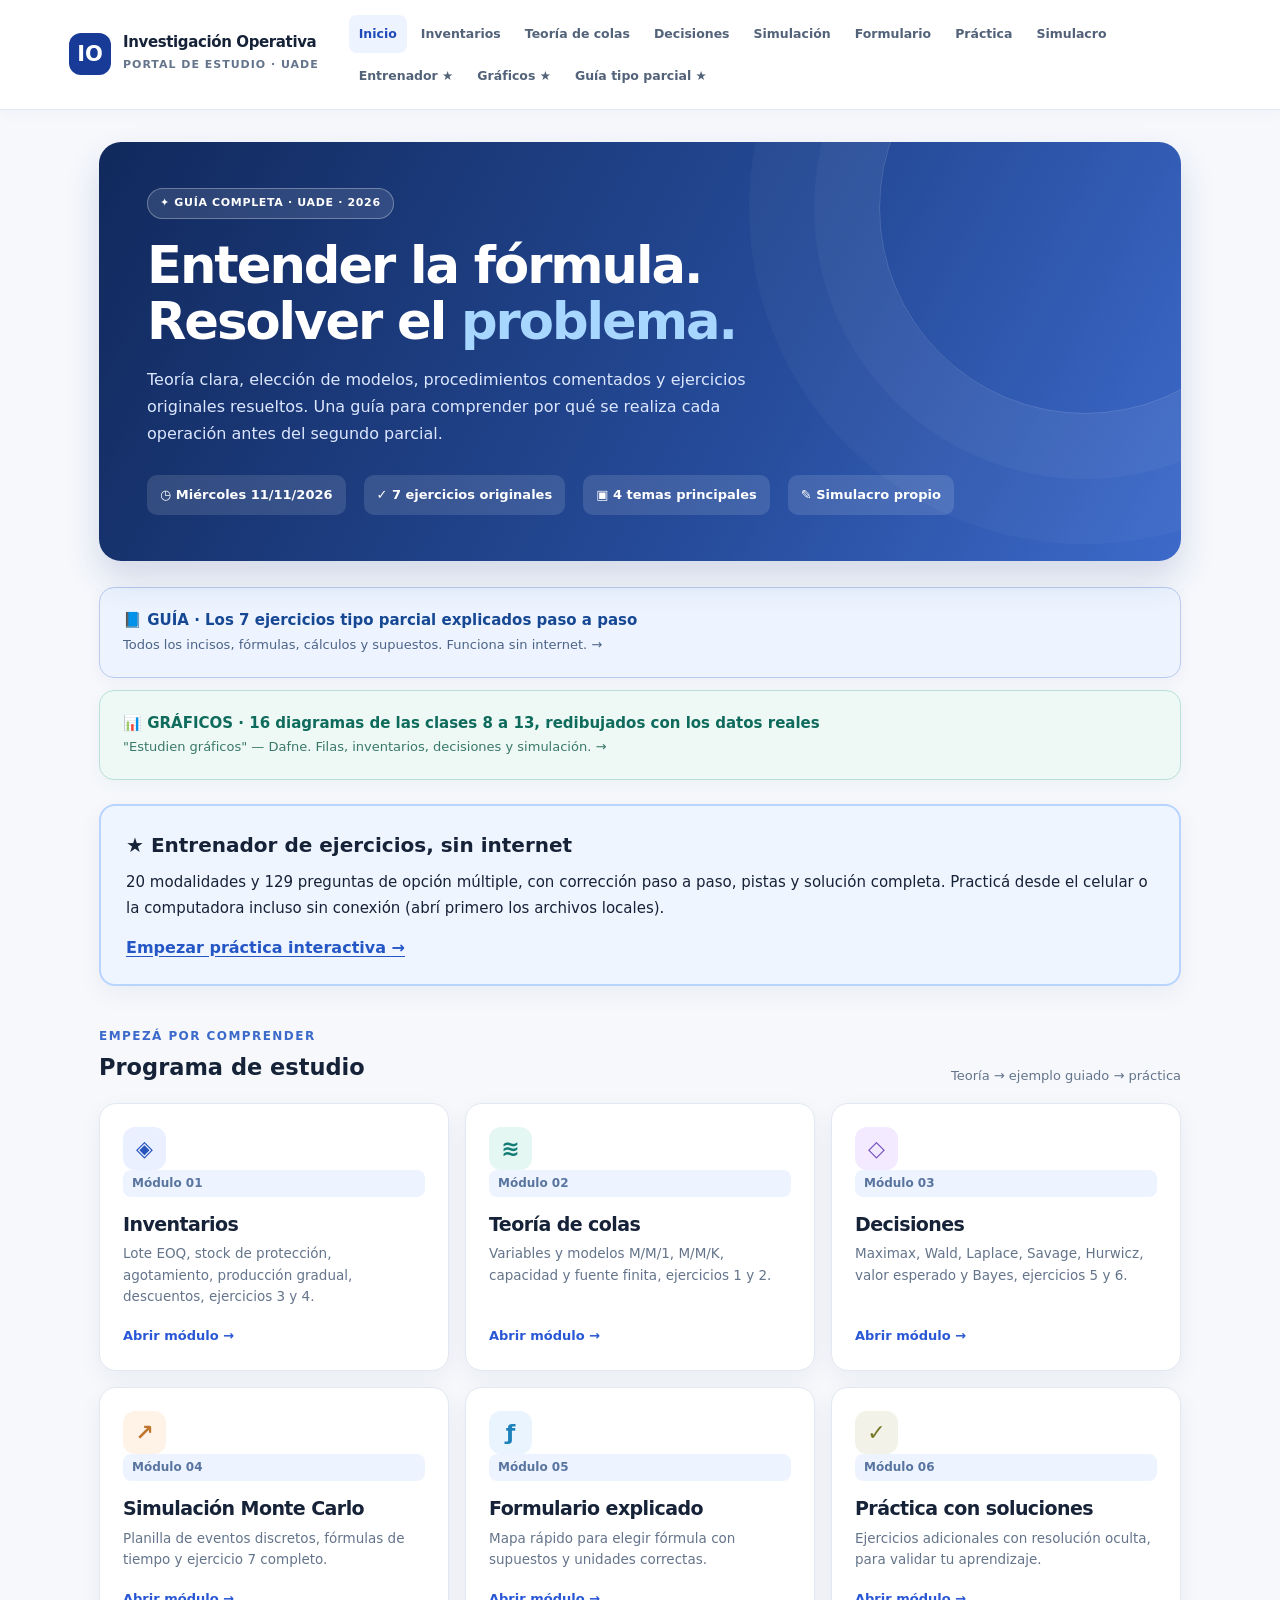
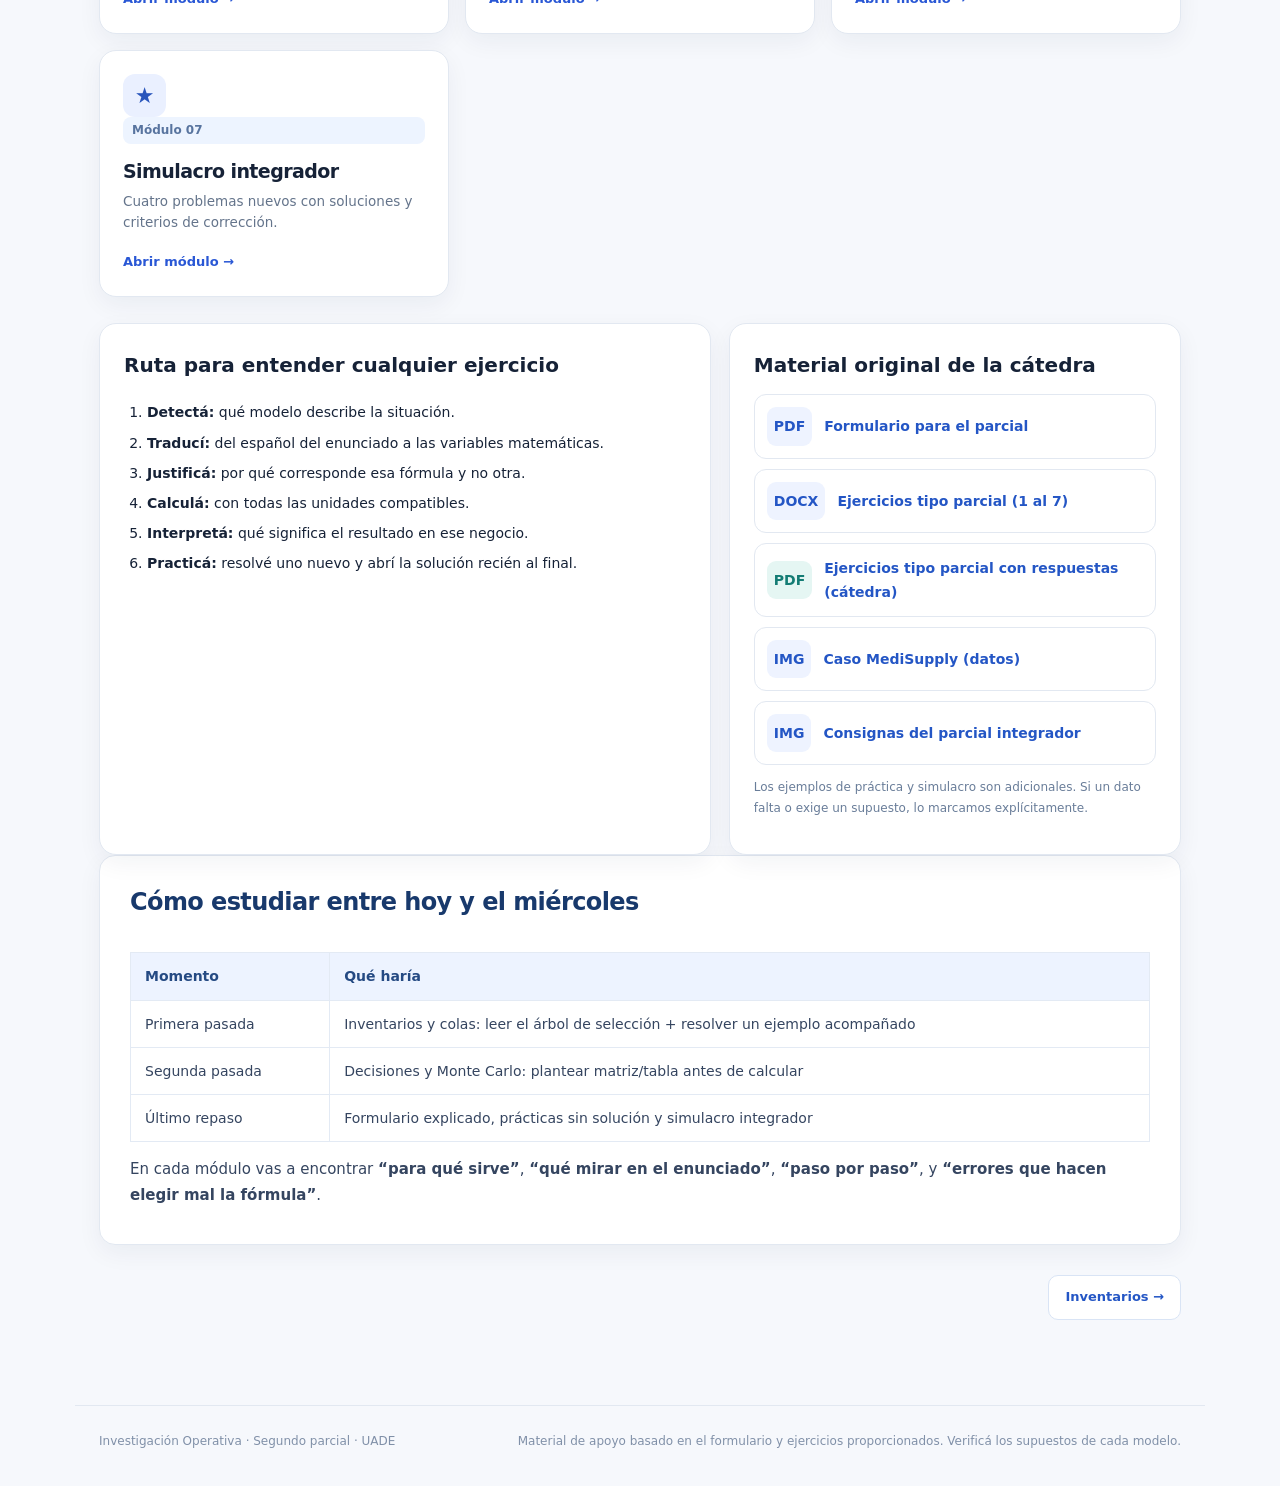
==== commit 70046837: "Agrega graficos.html con 16 diagramas SVG de las clases 8-13 - Nuevo graficos.html: header sticky + " ====
--- a/index.html
+++ b/index.html
@@ -9,4 +9,4 @@
 .lesson details{transition:background .2s}.lesson details[open]{background:#f6f9ff}.lesson details summary{font-size:14px}.solution-content{padding:13px 2px 2px}.solution-content p{font-size:14px}.index-count{display:inline-block;font-size:12px;color:#58749f;background:#edf4ff;padding:3px 9px;border-radius:8px;font-weight:700}.nextlinks{display:flex;justify-content:space-between;gap:12px;flex-wrap:wrap;margin-top:30px}.nextlinks a{background:white;border:1px solid #d9e4f5;padding:10px 16px;border-radius:10px;text-decoration:none;font-size:13px;font-weight:750}.table-wrap{overflow-x:auto;max-width:100%}.lesson table{display:table;width:100%;table-layout:auto}.lesson td,.lesson th{white-space:normal;min-width:70px}.mini{font-size:13px}.formula-list li{margin:12px 0}.score{border:1px solid #dbe6f8;border-radius:10px;padding:14px;background:#f7faff}.footnote{font-size:12px!important;color:#697d99!important}.link-list{display:grid;grid-template-columns:repeat(2,minmax(0,1fr));gap:10px}.link-list a{padding:12px;border:1px solid var(--border);border-radius:10px;text-decoration:none;font-weight:650}.link-list a:hover{background:#f2f6ff}.lesson pre{white-space:pre-wrap;word-break:break-word;background:#132e59;color:#eff6ff;padding:15px 17px;border-radius:12px;overflow-x:auto;font-size:13px;line-height:1.7}.practice-grid{display:grid;grid-template-columns:1fr 1fr;gap:12px}.practice-grid>div{border:1px solid #dfe7f1;border-radius:12px;padding:15px;background:#fbfcff}.muted{color:#60718a}.tag{font-size:12px;display:inline-block;background:#f1f5fb;border-radius:6px;padding:3px 7px;margin:2px;color:#455b7c}
 @media(max-width:680px){.practice-grid,.link-list{grid-template-columns:1fr}.lesson table{display:block}.timeline>*{min-width:150px}}
 @media print{.site-header,.footer,.nextlinks,.learn-map{display:none}.container{max-width:none;padding:0}.page-heading{background:#18396c!important;-webkit-print-color-adjust:exact;print-color-adjust:exact}.lesson{break-inside:auto;box-shadow:none}.lesson details:not([open]) .solution-content{display:block}}
-</style></head><body><header class="site-header"><div class="header-inner"><a href="index.html" class="brand"><span class="brand-icon">IO</span><span><span class="brand-name" style="display:block">Investigación Operativa</span><span class="brand-sub">Portal de estudio · UADE</span></span></a><nav class="top-nav"><a href="index.html" class="active">Inicio</a><a href="inventarios.html" class="">Inventarios</a><a href="colas.html" class="">Teoría de colas</a><a href="decisiones.html" class="">Decisiones</a><a href="simulacion.html" class="">Simulación</a><a href="formulario.html" class="">Formulario</a><a href="practica.html" class="">Práctica</a><a href="simulacro.html" class="">Simulacro</a><a href="entrenador.html">Entrenador ★</a><a href="guia-ejercicios-parcial.html">Guía tipo parcial ★</a></nav></div></header><main class="container"><div class="hero"><span class="pill">✦ Guía completa · UADE · 2026</span><h1>Entender la fórmula.<br>Resolver el <span style="color:#a7d7ff">problema.</span></h1><p>Teoría clara, elección de modelos, procedimientos comentados y ejercicios originales resueltos. Una guía para comprender por qué se realiza cada operación antes del segundo parcial.</p><div class="hero-meta"><span>◷ Miércoles 11/11/2026</span><span>✓ 7 ejercicios originales</span><span>▣ 4 temas principales</span><span>✎ Simulacro propio</span></div></div><a href="guia-ejercicios-parcial.html" style="display:block;margin:18px 0 24px;padding:20px 23px;border:1px solid #b8cbef;border-radius:15px;background:#edf4ff;text-decoration:none;color:#164894;font-weight:800;box-shadow:0 4px 16px #132d520c">📘 NUEVA GUÍA · Los 7 ejercicios tipo parcial explicados paso a paso <span style="display:block;font-size:13px;font-weight:500;color:#4d6488">Todos los incisos, fórmulas, cálculos y supuestos. Funciona sin internet. →</span></a><div class="info-panel" style="margin:18px 0;padding:22px 25px;border:2px solid #b8d4ff;background:#eff5ff;border-radius:16px"><h2 style="margin:0 0 8px">★ Entrenador de ejercicios, sin internet</h2><p style="margin:0 0 12px">20 modalidades y 129 preguntas de opción múltiple, con corrección paso a paso, pistas y solución completa. Practicá desde el celular o la computadora incluso sin conexión (abrí primero los archivos locales).</p><p style="margin:0"><a style="font-weight:800;font-size:16px" href="entrenador.html">Empezar práctica interactiva →</a></p></div><div class="section-top"><div><span class="section-kicker">Empezá por comprender</span><h2>Programa de estudio</h2></div><p>Teoría → ejemplo guiado → práctica</p></div><div class="cards"><a class="topic-card" href="inventarios.html"><span class="topic-icon">◈</span><span class="index-count">Módulo 01</span><h3>Inventarios</h3><p>Lote EOQ, stock de protección, agotamiento, producción gradual, descuentos, ejercicios 3 y 4.</p><span class="arrow">Abrir módulo →</span></a><a class="topic-card" href="colas.html"><span class="topic-icon">≋</span><span class="index-count">Módulo 02</span><h3>Teoría de colas</h3><p>Variables y modelos M/M/1, M/M/K, capacidad y fuente finita, ejercicios 1 y 2.</p><span class="arrow">Abrir módulo →</span></a><a class="topic-card" href="decisiones.html"><span class="topic-icon">◇</span><span class="index-count">Módulo 03</span><h3>Decisiones</h3><p>Maximax, Wald, Laplace, Savage, Hurwicz, valor esperado y Bayes, ejercicios 5 y 6.</p><span class="arrow">Abrir módulo →</span></a><a class="topic-card" href="simulacion.html"><span class="topic-icon">↗</span><span class="index-count">Módulo 04</span><h3>Simulación Monte Carlo</h3><p>Planilla de eventos discretos, fórmulas de tiempo y ejercicio 7 completo.</p><span class="arrow">Abrir módulo →</span></a><a class="topic-card" href="formulario.html"><span class="topic-icon">ƒ</span><span class="index-count">Módulo 05</span><h3>Formulario explicado</h3><p>Mapa rápido para elegir fórmula con supuestos y unidades correctas.</p><span class="arrow">Abrir módulo →</span></a><a class="topic-card" href="practica.html"><span class="topic-icon">✓</span><span class="index-count">Módulo 06</span><h3>Práctica con soluciones</h3><p>Ejercicios adicionales con resolución oculta, para validar tu aprendizaje.</p><span class="arrow">Abrir módulo →</span></a><a class="topic-card" href="simulacro.html"><span class="topic-icon">★</span><span class="index-count">Módulo 07</span><h3>Simulacro integrador</h3><p>Cuatro problemas nuevos con soluciones y criterios de corrección.</p><span class="arrow">Abrir módulo →</span></a></div><div class="info-grid"><div class="info-panel"><h2>Ruta para entender cualquier ejercicio</h2><ol><li><b>Detectá:</b> qué modelo describe la situación.</li><li><b>Traducí:</b> del español del enunciado a las variables matemáticas.</li><li><b>Justificá:</b> por qué corresponde esa fórmula y no otra.</li><li><b>Calculá:</b> con todas las unidades compatibles.</li><li><b>Interpretá:</b> qué significa el resultado en ese negocio.</li><li><b>Practicá:</b> resolvé uno nuevo y abrí la solución recién al final.</li></ol></div><div class="info-panel"><h2>Material original de la cátedra</h2><a class="resource" href="material-original/Formulas_para_examen.pdf"><span class="file-icon">PDF</span><span>Formulario para el parcial</span></a><a class="resource" href="material-original/Ejercicios tipo parcial- Investigacio%CC%81n operativa.docx"><span class="file-icon">DOCX</span><span>Ejercicios tipo parcial (1 al 7)</span></a><a class="resource" href="material-original/Ejercicios%20tipo%20parcial-%20Investigaci%C3%B3n%20operativa%20con%20respuestas.pdf"><span class="file-icon" style="background:#e5f6f3;color:#137c74">PDF</span><span>Ejercicios tipo parcial <strong>con respuestas</strong> (cátedra)</span></a><a class="resource" href="material-original/WhatsApp Image 2026-11-09 at 12.03.19 (1).jpeg"><span class="file-icon">IMG</span><span>Caso MediSupply (datos)</span></a><a class="resource" href="material-original/WhatsApp Image 2026-11-09 at 12.03.19.jpeg"><span class="file-icon">IMG</span><span>Consignas del parcial integrador</span></a><p class="footnote">Los ejemplos de práctica y simulacro son adicionales. Si un dato falta o exige un supuesto, lo marcamos explícitamente.</p></div></div><section class="lesson" id="uso"><h2>Cómo estudiar entre hoy y el miércoles</h2><div class="table-wrap"><table><thead><tr><th>Momento</th><th>Qué haría</th></tr></thead><tbody><tr><td>Primera pasada</td><td>Inventarios y colas: leer el árbol de selección + resolver un ejemplo acompañado</td></tr><tr><td>Segunda pasada</td><td>Decisiones y Monte Carlo: plantear matriz/tabla antes de calcular</td></tr><tr><td>Último repaso</td><td>Formulario explicado, prácticas sin solución y simulacro integrador</td></tr></tbody></table></div><p>En cada módulo vas a encontrar <b>“para qué sirve”</b>, <b>“qué mirar en el enunciado”</b>, <b>“paso por paso”</b>, y <b>“errores que hacen elegir mal la fórmula”</b>.</p></section><div class="nextlinks"><span></span><a href=inventarios.html>Inventarios →</a></div></main><footer class="footer"><span>Investigación Operativa · Segundo parcial · UADE</span><span>Material de apoyo basado en el formulario y ejercicios proporcionados. Verificá los supuestos de cada modelo.</span></footer></body></html>+</style></head><body><header class="site-header"><div class="header-inner"><a href="index.html" class="brand"><span class="brand-icon">IO</span><span><span class="brand-name" style="display:block">Investigación Operativa</span><span class="brand-sub">Portal de estudio · UADE</span></span></a><nav class="top-nav"><a href="index.html" class="active">Inicio</a><a href="inventarios.html" class="">Inventarios</a><a href="colas.html" class="">Teoría de colas</a><a href="decisiones.html" class="">Decisiones</a><a href="simulacion.html" class="">Simulación</a><a href="formulario.html" class="">Formulario</a><a href="practica.html" class="">Práctica</a><a href="simulacro.html" class="">Simulacro</a><a href="entrenador.html">Entrenador ★</a><a href="graficos.html">Gráficos ★</a><a href="guia-ejercicios-parcial.html">Guía tipo parcial ★</a></nav></div></header><main class="container"><div class="hero"><span class="pill">✦ Guía completa · UADE · 2026</span><h1>Entender la fórmula.<br>Resolver el <span style="color:#a7d7ff">problema.</span></h1><p>Teoría clara, elección de modelos, procedimientos comentados y ejercicios originales resueltos. Una guía para comprender por qué se realiza cada operación antes del segundo parcial.</p><div class="hero-meta"><span>◷ Miércoles 11/11/2026</span><span>✓ 7 ejercicios originales</span><span>▣ 4 temas principales</span><span>✎ Simulacro propio</span></div></div><a href="guia-ejercicios-parcial.html" style="display:block;margin:18px 0 12px;padding:20px 23px;border:1px solid #b8cbef;border-radius:15px;background:#edf4ff;text-decoration:none;color:#164894;font-weight:800;box-shadow:0 4px 16px #132d520c">📘 GUÍA · Los 7 ejercicios tipo parcial explicados paso a paso <span style="display:block;font-size:13px;font-weight:500;color:#4d6488">Todos los incisos, fórmulas, cálculos y supuestos. Funciona sin internet. →</span></a><a href="graficos.html" style="display:block;margin:0 0 24px;padding:20px 23px;border:1px solid #b8e0d6;border-radius:15px;background:#eef9f5;text-decoration:none;color:#0f6b5c;font-weight:800;box-shadow:0 4px 16px #0c4f3b0c">📊 GRÁFICOS · 16 diagramas de las clases 8 a 13, redibujados con los datos reales <span style="display:block;font-size:13px;font-weight:500;color:#3a7869">"Estudien gráficos" — Dafne. Filas, inventarios, decisiones y simulación. →</span></a><div class="info-panel" style="margin:18px 0;padding:22px 25px;border:2px solid #b8d4ff;background:#eff5ff;border-radius:16px"><h2 style="margin:0 0 8px">★ Entrenador de ejercicios, sin internet</h2><p style="margin:0 0 12px">20 modalidades y 129 preguntas de opción múltiple, con corrección paso a paso, pistas y solución completa. Practicá desde el celular o la computadora incluso sin conexión (abrí primero los archivos locales).</p><p style="margin:0"><a style="font-weight:800;font-size:16px" href="entrenador.html">Empezar práctica interactiva →</a></p></div><div class="section-top"><div><span class="section-kicker">Empezá por comprender</span><h2>Programa de estudio</h2></div><p>Teoría → ejemplo guiado → práctica</p></div><div class="cards"><a class="topic-card" href="inventarios.html"><span class="topic-icon">◈</span><span class="index-count">Módulo 01</span><h3>Inventarios</h3><p>Lote EOQ, stock de protección, agotamiento, producción gradual, descuentos, ejercicios 3 y 4.</p><span class="arrow">Abrir módulo →</span></a><a class="topic-card" href="colas.html"><span class="topic-icon">≋</span><span class="index-count">Módulo 02</span><h3>Teoría de colas</h3><p>Variables y modelos M/M/1, M/M/K, capacidad y fuente finita, ejercicios 1 y 2.</p><span class="arrow">Abrir módulo →</span></a><a class="topic-card" href="decisiones.html"><span class="topic-icon">◇</span><span class="index-count">Módulo 03</span><h3>Decisiones</h3><p>Maximax, Wald, Laplace, Savage, Hurwicz, valor esperado y Bayes, ejercicios 5 y 6.</p><span class="arrow">Abrir módulo →</span></a><a class="topic-card" href="simulacion.html"><span class="topic-icon">↗</span><span class="index-count">Módulo 04</span><h3>Simulación Monte Carlo</h3><p>Planilla de eventos discretos, fórmulas de tiempo y ejercicio 7 completo.</p><span class="arrow">Abrir módulo →</span></a><a class="topic-card" href="formulario.html"><span class="topic-icon">ƒ</span><span class="index-count">Módulo 05</span><h3>Formulario explicado</h3><p>Mapa rápido para elegir fórmula con supuestos y unidades correctas.</p><span class="arrow">Abrir módulo →</span></a><a class="topic-card" href="practica.html"><span class="topic-icon">✓</span><span class="index-count">Módulo 06</span><h3>Práctica con soluciones</h3><p>Ejercicios adicionales con resolución oculta, para validar tu aprendizaje.</p><span class="arrow">Abrir módulo →</span></a><a class="topic-card" href="simulacro.html"><span class="topic-icon">★</span><span class="index-count">Módulo 07</span><h3>Simulacro integrador</h3><p>Cuatro problemas nuevos con soluciones y criterios de corrección.</p><span class="arrow">Abrir módulo →</span></a></div><div class="info-grid"><div class="info-panel"><h2>Ruta para entender cualquier ejercicio</h2><ol><li><b>Detectá:</b> qué modelo describe la situación.</li><li><b>Traducí:</b> del español del enunciado a las variables matemáticas.</li><li><b>Justificá:</b> por qué corresponde esa fórmula y no otra.</li><li><b>Calculá:</b> con todas las unidades compatibles.</li><li><b>Interpretá:</b> qué significa el resultado en ese negocio.</li><li><b>Practicá:</b> resolvé uno nuevo y abrí la solución recién al final.</li></ol></div><div class="info-panel"><h2>Material original de la cátedra</h2><a class="resource" href="material-original/Formulas_para_examen.pdf"><span class="file-icon">PDF</span><span>Formulario para el parcial</span></a><a class="resource" href="material-original/Ejercicios tipo parcial- Investigacio%CC%81n operativa.docx"><span class="file-icon">DOCX</span><span>Ejercicios tipo parcial (1 al 7)</span></a><a class="resource" href="material-original/Ejercicios%20tipo%20parcial-%20Investigaci%C3%B3n%20operativa%20con%20respuestas.pdf"><span class="file-icon" style="background:#e5f6f3;color:#137c74">PDF</span><span>Ejercicios tipo parcial <strong>con respuestas</strong> (cátedra)</span></a><a class="resource" href="material-original/WhatsApp Image 2026-11-09 at 12.03.19 (1).jpeg"><span class="file-icon">IMG</span><span>Caso MediSupply (datos)</span></a><a class="resource" href="material-original/WhatsApp Image 2026-11-09 at 12.03.19.jpeg"><span class="file-icon">IMG</span><span>Consignas del parcial integrador</span></a><p class="footnote">Los ejemplos de práctica y simulacro son adicionales. Si un dato falta o exige un supuesto, lo marcamos explícitamente.</p></div></div><section class="lesson" id="uso"><h2>Cómo estudiar entre hoy y el miércoles</h2><div class="table-wrap"><table><thead><tr><th>Momento</th><th>Qué haría</th></tr></thead><tbody><tr><td>Primera pasada</td><td>Inventarios y colas: leer el árbol de selección + resolver un ejemplo acompañado</td></tr><tr><td>Segunda pasada</td><td>Decisiones y Monte Carlo: plantear matriz/tabla antes de calcular</td></tr><tr><td>Último repaso</td><td>Formulario explicado, prácticas sin solución y simulacro integrador</td></tr></tbody></table></div><p>En cada módulo vas a encontrar <b>“para qué sirve”</b>, <b>“qué mirar en el enunciado”</b>, <b>“paso por paso”</b>, y <b>“errores que hacen elegir mal la fórmula”</b>.</p></section><div class="nextlinks"><span></span><a href=inventarios.html>Inventarios →</a></div></main><footer class="footer"><span>Investigación Operativa · Segundo parcial · UADE</span><span>Material de apoyo basado en el formulario y ejercicios proporcionados. Verificá los supuestos de cada modelo.</span></footer></body></html>
